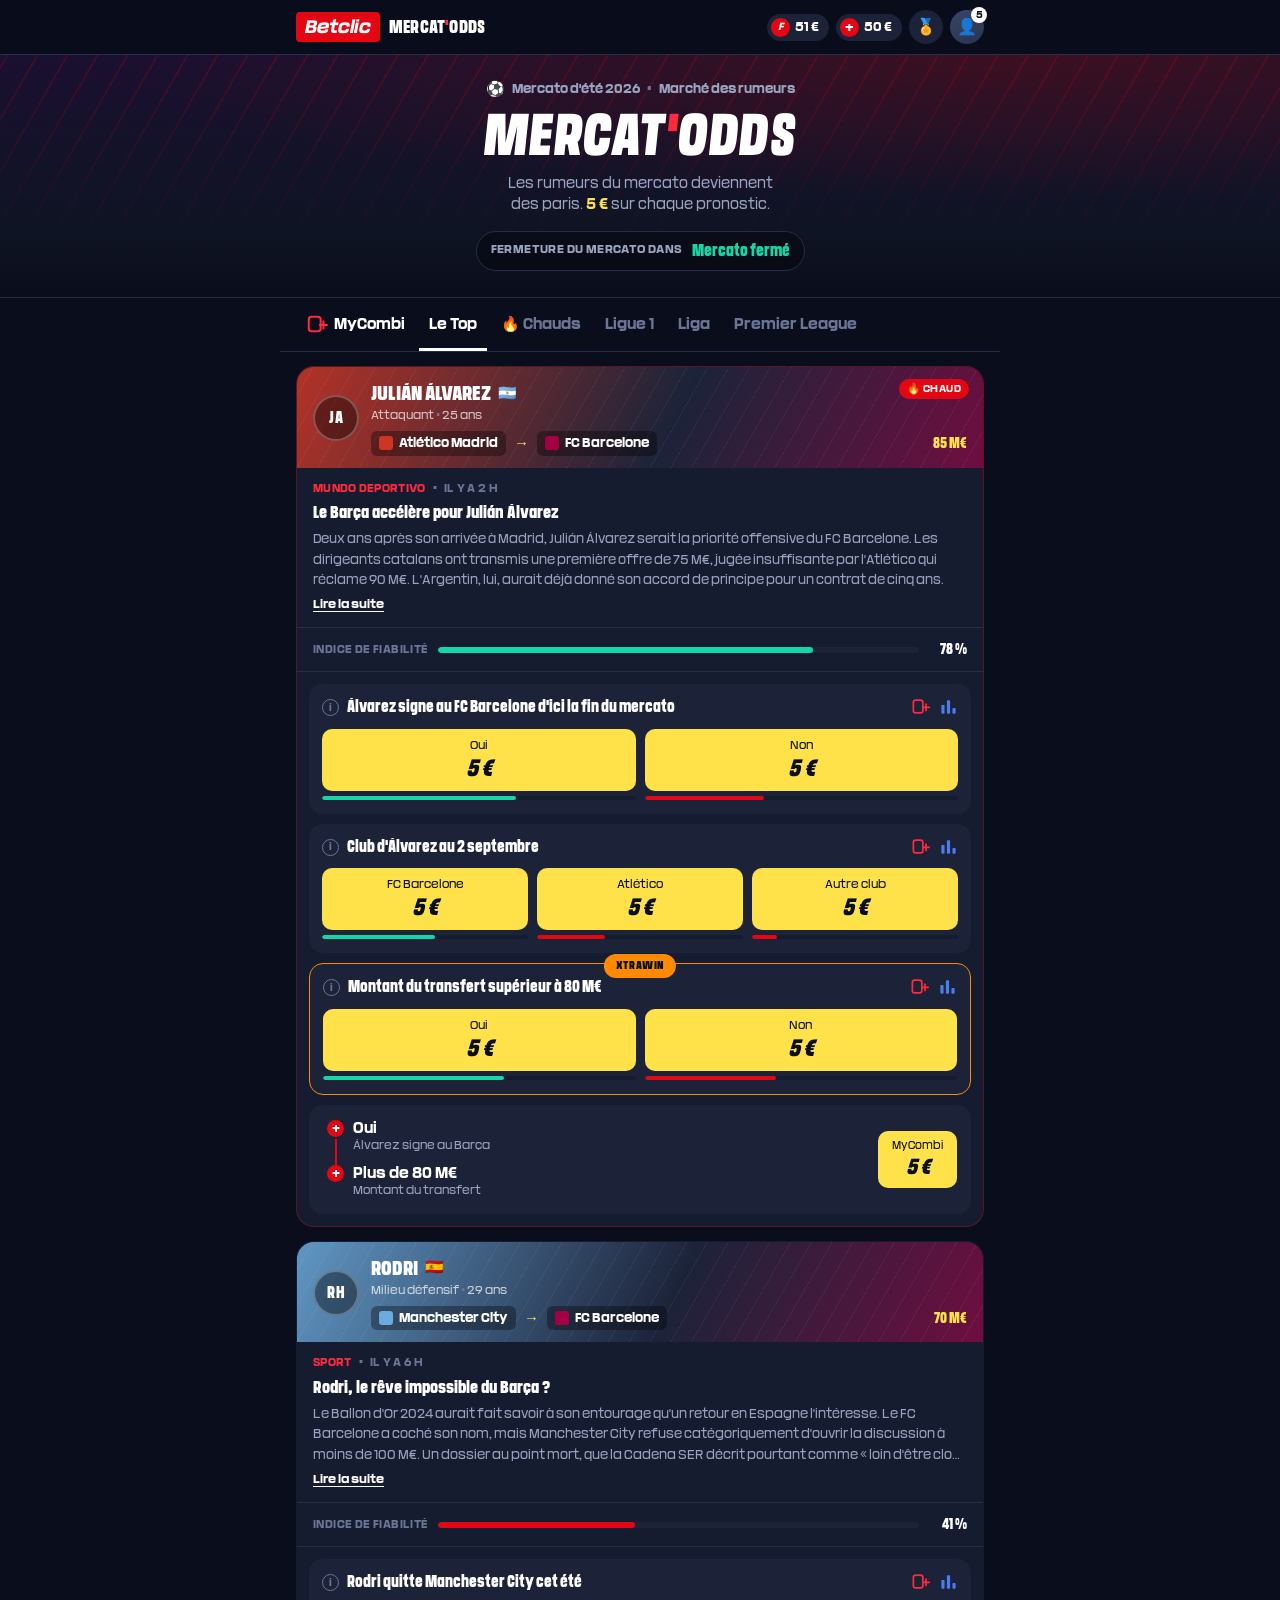
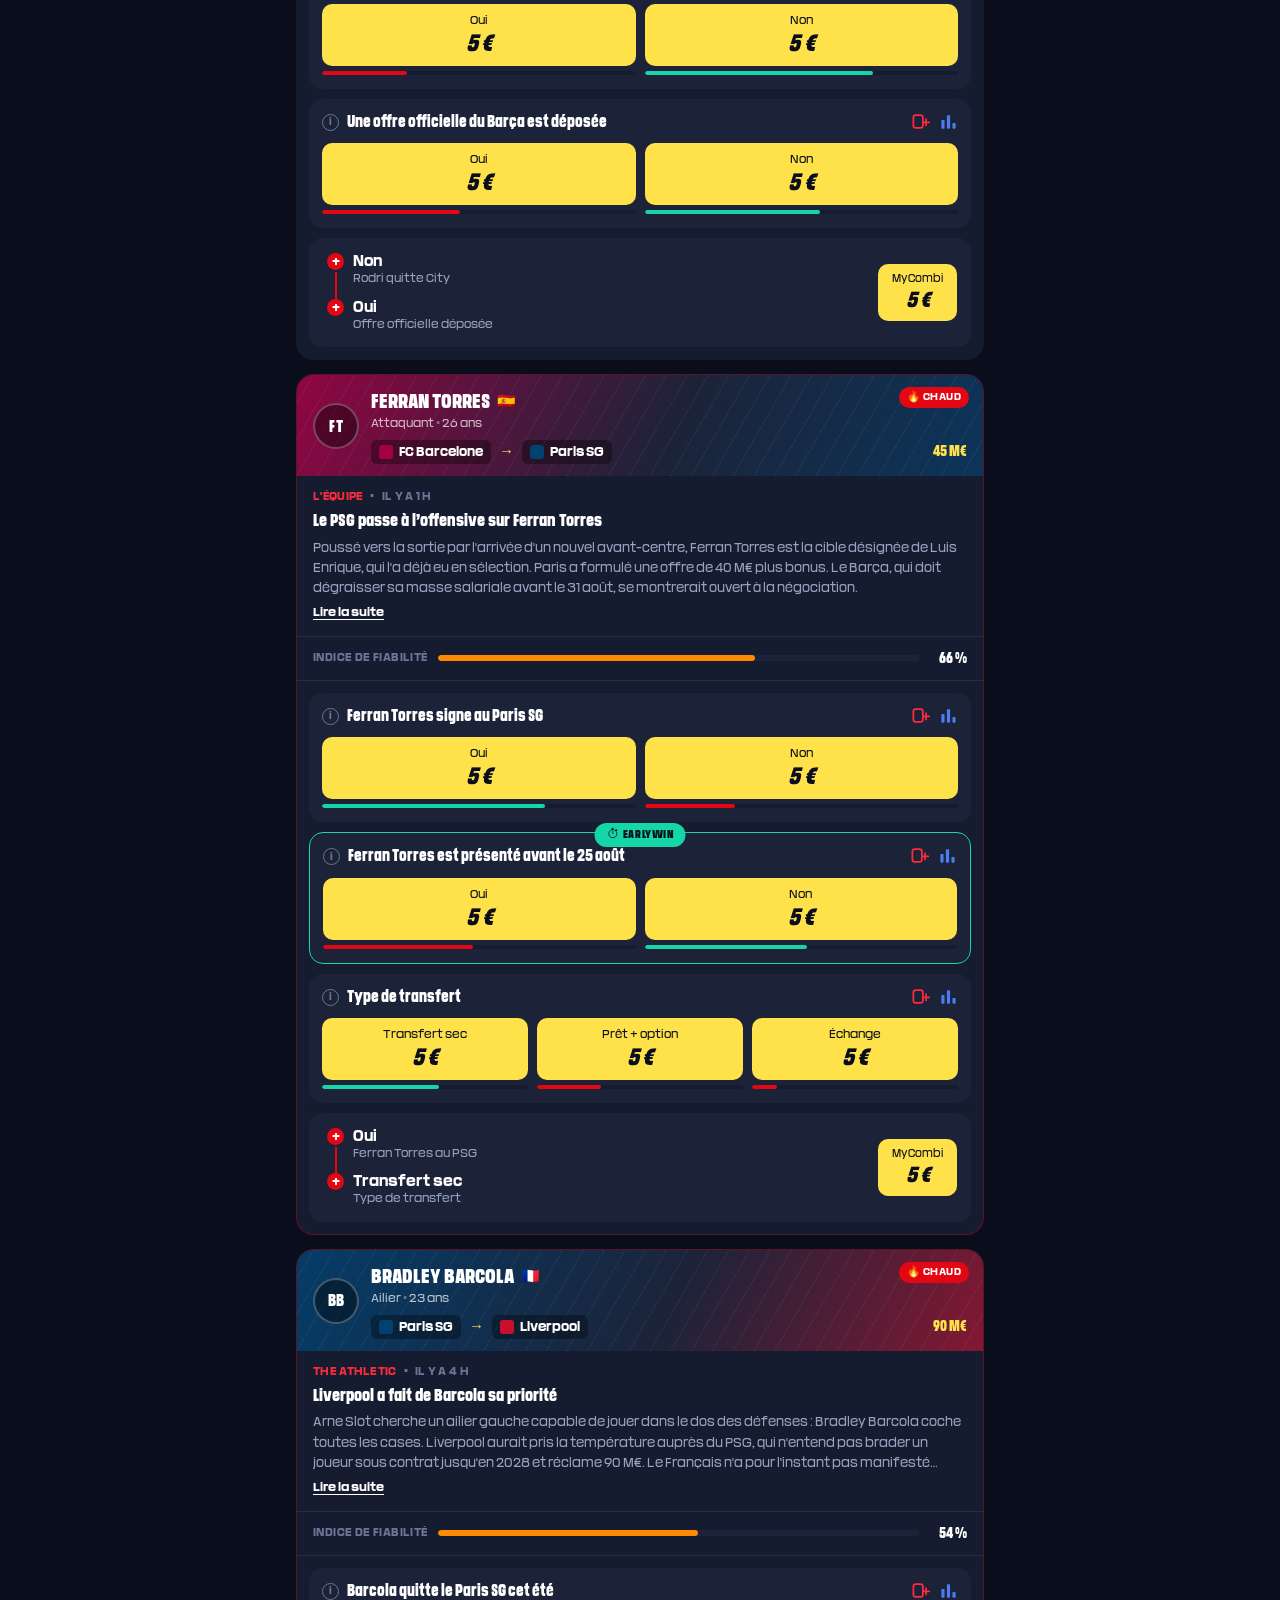
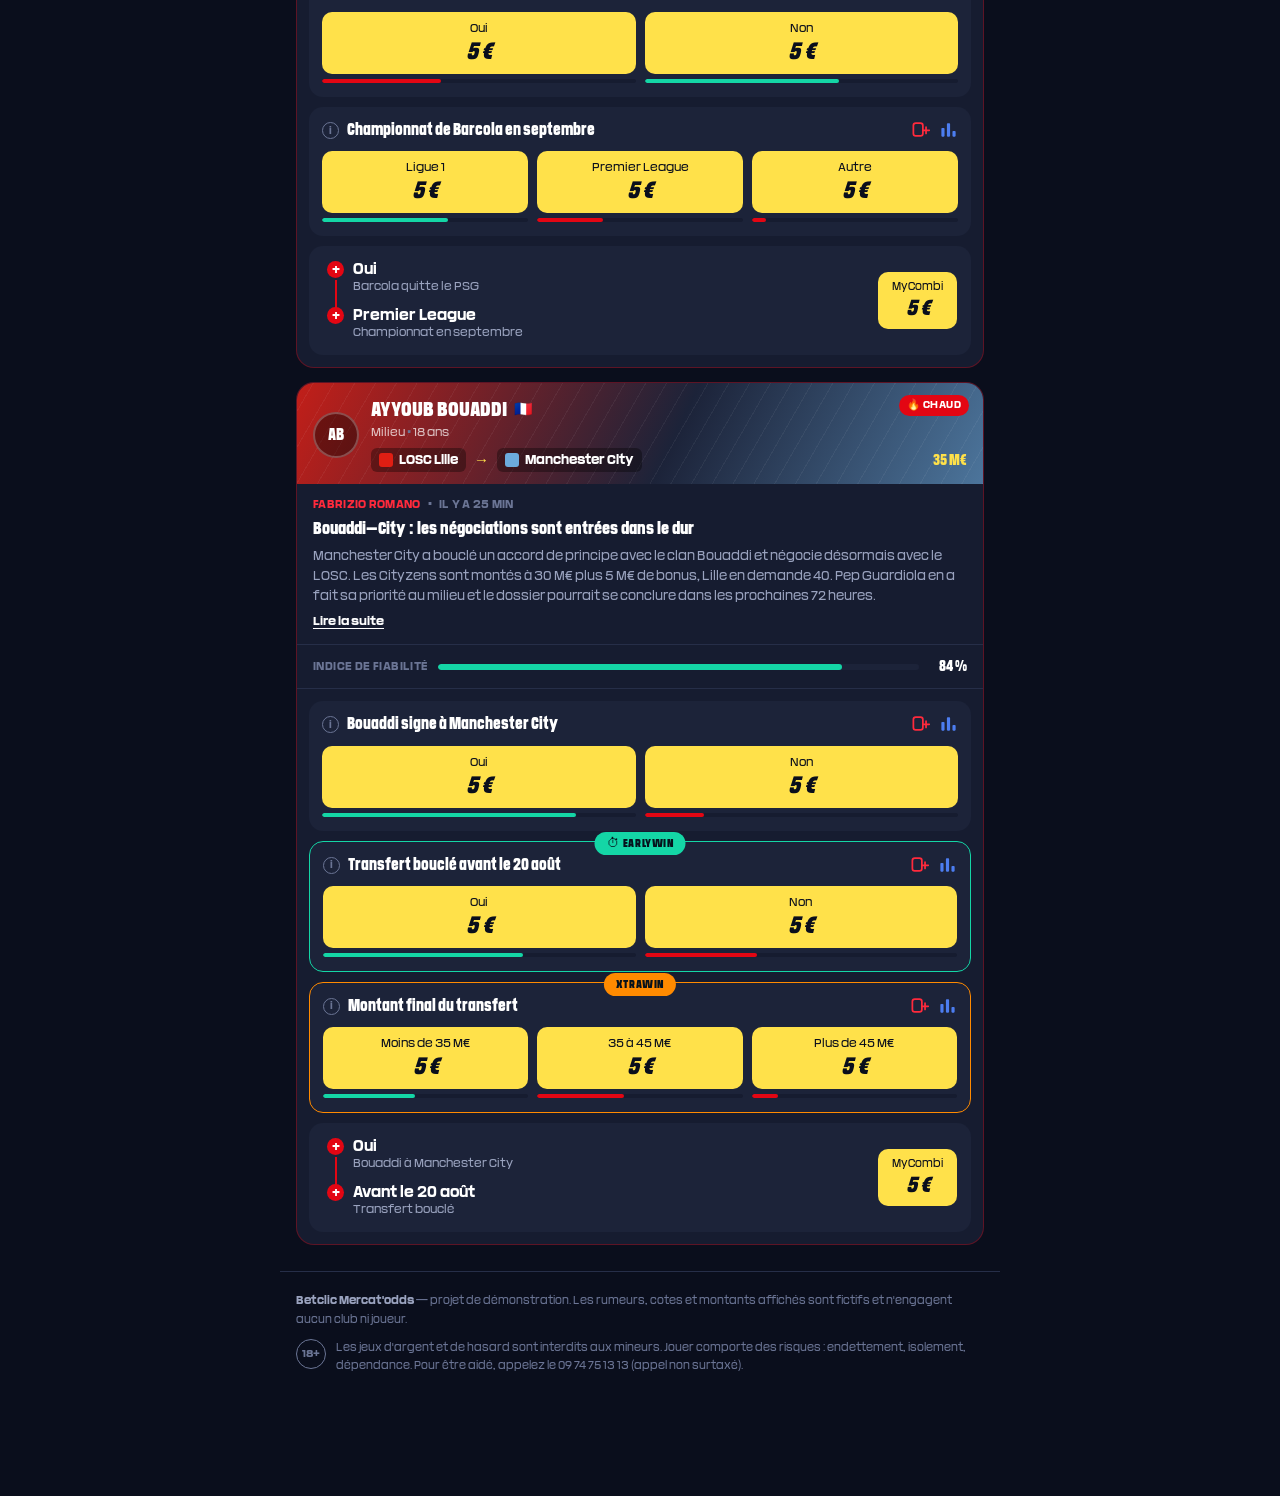
==== index.html @ b8261a26 "Créer Betclic Mercat'odds, le marché des rumeurs de transfert Site statique qui référence les rumeur" ====
<!DOCTYPE html>
<html lang="fr">
<head>
<meta charset="utf-8">
<meta name="viewport" content="width=device-width, initial-scale=1, viewport-fit=cover">
<title>Betclic Mercat'odds — Pariez sur les rumeurs du mercato</title>
<meta name="description" content="Betclic Mercat'odds : toutes les rumeurs de transfert du mercato, et 5 € à miser sur chacune d'elles.">
<meta name="theme-color" content="#0A0E1C">
<link rel="stylesheet" href="css/style.css">
<link rel="icon" href="data:image/svg+xml,<svg xmlns='http://www.w3.org/2000/svg' viewBox='0 0 32 32'><rect width='32' height='32' rx='6' fill='%23E30613'/><text x='16' y='23' font-family='Arial' font-size='20' font-weight='bold' font-style='italic' fill='white' text-anchor='middle'>B</text></svg>">
</head>
<body>

<!-- ============ HEADER ============ -->
<header class="topbar">
  <div class="topbar__inner">
    <a class="brand" href="./" aria-label="Betclic Mercat'odds — accueil">
      <span class="brand__logo"><span class="brand__logo-text">Betclic</span></span>
      <span class="brand__product">Mercat<span class="brand__apos">'</span>odds</span>
    </a>

    <div class="wallet">
      <span class="wallet__chip wallet__chip--freebet">
        <span class="wallet__icon" aria-hidden="true">F</span>51 €
      </span>
      <span class="wallet__chip wallet__chip--solde">
        <span class="wallet__icon wallet__icon--plus" aria-hidden="true">+</span>50 €
      </span>
      <button class="wallet__medal" type="button" aria-label="Missions">🏅</button>
      <button class="wallet__avatar" type="button" aria-label="Mon compte">
        <span class="wallet__avatar-face" aria-hidden="true">👤</span>
        <span class="wallet__badge">5</span>
      </button>
    </div>
  </div>
</header>

<!-- ============ HERO ============ -->
<section class="hero">
  <div class="hero__stripes" aria-hidden="true"></div>
  <div class="hero__inner">
    <p class="hero__kicker">
      <span class="hero__ball" aria-hidden="true">⚽</span>
      Mercato d'été 2026 <span class="dot">•</span> Marché des rumeurs
    </p>
    <h1 class="hero__title">Mercat<span class="brand__apos">'</span>odds</h1>
    <p class="hero__baseline">Les rumeurs du mercato deviennent des paris. <strong>5 €</strong> sur chaque pronostic.</p>

    <div class="hero__countdown" id="countdown" aria-live="polite">
      <span class="hero__countdown-label">Fermeture du mercato dans</span>
      <span class="hero__countdown-value" id="countdown-value">—</span>
    </div>
  </div>
</section>

<!-- ============ TABS ============ -->
<nav class="tabs" aria-label="Sections">
  <button class="tabs__item tabs__item--combi" type="button" data-open-slip>
    <span class="tabs__combi-icon" aria-hidden="true">
      <svg viewBox="0 0 24 24" width="22" height="22" fill="none" stroke="currentColor" stroke-width="2.2" stroke-linecap="round">
        <rect x="3" y="4" width="13" height="16" rx="3"/><path d="M19 9v8M23 13h-8"/>
      </svg>
    </span>
    MyCombi
    <span class="tabs__combi-count" id="tab-combi-count" hidden>0</span>
  </button>
  <button class="tabs__item is-active" type="button" data-filter="tous">Le Top</button>
  <button class="tabs__item" type="button" data-filter="chaud">🔥 Chauds</button>
  <button class="tabs__item" type="button" data-filter="Ligue 1">Ligue 1</button>
  <button class="tabs__item" type="button" data-filter="Liga">Liga</button>
  <button class="tabs__item" type="button" data-filter="Premier League">Premier League</button>
</nav>

<!-- ============ FEED ============ -->
<main class="feed" id="feed">
  <p class="feed__empty" id="feed-empty" hidden>Aucune rumeur pour ce filtre.</p>
</main>

<footer class="footer">
  <p class="footer__legal">
    <strong>Betclic Mercat'odds</strong> — projet de démonstration. Les rumeurs, cotes et
    montants affichés sont fictifs et n'engagent aucun club ni joueur.
  </p>
  <p class="footer__anj">
    <span class="footer__18">18+</span>
    Les jeux d'argent et de hasard sont interdits aux mineurs. Jouer comporte des risques :
    endettement, isolement, dépendance. Pour être aidé, appelez le 09 74 75 13 13 (appel non surtaxé).
  </p>
</footer>

<!-- ============ BETSLIP (MyCombi) ============ -->
<button class="slip-fab" id="slip-fab" type="button" hidden data-open-slip>
  <span class="slip-fab__count" id="slip-fab-count">0</span>
  <span class="slip-fab__label">MyCombi</span>
  <span class="slip-fab__stake" id="slip-fab-stake">5 €</span>
</button>

<aside class="slip" id="slip" aria-label="Mon panier de paris" aria-hidden="true">
  <div class="slip__sheet" role="dialog" aria-modal="true" aria-labelledby="slip-title">
    <div class="slip__grab" aria-hidden="true"></div>
    <header class="slip__head">
      <h2 class="slip__title" id="slip-title">MyCombi</h2>
      <button class="slip__close" type="button" data-close-slip aria-label="Fermer">✕</button>
    </header>

    <div class="slip__modes" role="tablist">
      <button class="slip__mode is-active" type="button" data-mode="simple" role="tab" aria-selected="true">Paris simples</button>
      <button class="slip__mode" type="button" data-mode="combi" role="tab" aria-selected="false">Combiné</button>
    </div>

    <ul class="slip__list" id="slip-list"></ul>
    <p class="slip__empty" id="slip-empty">
      Votre MyCombi est vide.<br><span>Touchez un bouton <b>5 €</b> pour ajouter une rumeur.</span>
    </p>

    <div class="slip__foot">
      <div class="slip__row">
        <span>Mise totale</span>
        <strong id="slip-stake">0 €</strong>
      </div>
      <div class="slip__row slip__row--gain">
        <span>Gain potentiel</span>
        <strong id="slip-gain">0,00 €</strong>
      </div>
      <button class="slip__submit" type="button" id="slip-submit" disabled>Parier</button>
      <button class="slip__clear" type="button" id="slip-clear">Tout retirer</button>
    </div>
  </div>
</aside>

<div class="toast" id="toast" role="status" aria-live="polite"></div>

<script src="data/rumeurs.js"></script>
<script src="js/app.js"></script>
</body>
</html>
---- css/style.css ----
/* =========================================================
   Betclic Mercat'odds — feuille de style
   DA reprise de l'app Betclic : fond bleu nuit, blocs
   arrondis, boutons jaunes, accent rouge, jauges turquoise.
   ========================================================= */

/* ---------- Polices Betclic ---------- */
@font-face {
  font-family: 'Betclic';
  src: url('../assets/fonts/BetclicRegular.ttf') format('truetype');
  font-weight: 400;
  font-display: swap;
}
@font-face {
  font-family: 'Betclic';
  src: url('../assets/fonts/BetclicBold.ttf') format('truetype');
  font-weight: 700;
  font-display: swap;
}
@font-face {
  font-family: 'Betclic Condensed';
  src: url('../assets/fonts/BetclicCondensedBold.ttf') format('truetype');
  font-weight: 700;
  font-display: swap;
}

/* ---------- Tokens ---------- */
:root {
  --bg:            #0A0E1C;
  --bg-elev:       #131829;
  --card:          #161C30;
  --card-2:        #1C2339;
  --line:          #262E48;

  --red:           #E30613;
  --red-soft:      #FF2A3C;
  --yellow:        #FFE14A;
  --yellow-press:  #F5CE00;
  --teal:          #14D6A6;
  --orange:        #FF8A00;

  --text:          #FFFFFF;
  --text-dim:      #9AA3BF;
  --text-mute:     #6B7595;

  --r-card:        18px;
  --r-btn:         10px;

  --pad:           16px;
  --maxw:          720px;
}

* { box-sizing: border-box; }

/* `hidden` doit l'emporter sur les display: flex/grid des composants */
[hidden] { display: none !important; }

html { -webkit-text-size-adjust: 100%; }

body {
  margin: 0;
  background: var(--bg);
  color: var(--text);
  font-family: 'Betclic', 'Helvetica Neue', Arial, sans-serif;
  font-size: 16px;
  line-height: 1.4;
  padding-bottom: 120px;
  overflow-x: hidden;
}

button { font-family: inherit; cursor: pointer; }

h1, h2, h3 { margin: 0; }

/* =========================================================
   HEADER
   ========================================================= */
.topbar {
  position: sticky;
  top: 0;
  z-index: 40;
  background: rgba(10, 14, 28, .92);
  backdrop-filter: blur(12px);
  border-bottom: 1px solid var(--line);
}

.topbar__inner {
  max-width: var(--maxw);
  margin: 0 auto;
  padding: 10px var(--pad);
  display: flex;
  align-items: center;
  gap: 12px;
}

/* --- Logo Betclic reconstitué : bloc rouge + wordmark blanc italique --- */
.brand {
  display: flex;
  align-items: center;
  gap: 9px;
  text-decoration: none;
  color: inherit;
  min-width: 0;
}

.brand__logo {
  background: var(--red);
  border-radius: 4px;
  padding: 5px 9px 6px;
  display: inline-flex;
  align-items: center;
  line-height: 1;
}

.brand__logo-text {
  font-family: 'Betclic', sans-serif;
  font-weight: 700;
  font-size: 19px;
  letter-spacing: -.3px;
  color: #fff;
  transform: skewX(-11deg);
  display: block;
}

.brand__product {
  font-family: 'Betclic Condensed', 'Betclic', sans-serif;
  font-weight: 700;
  font-size: 19px;
  letter-spacing: .2px;
  text-transform: uppercase;
  white-space: nowrap;
}

.brand__apos { color: var(--red-soft); }

/* --- Portefeuille --- */
.wallet {
  margin-left: auto;
  display: flex;
  align-items: center;
  gap: 7px;
}

.wallet__chip {
  display: inline-flex;
  align-items: center;
  gap: 5px;
  background: var(--card-2);
  border-radius: 999px;
  padding: 4px 10px 4px 4px;
  font-weight: 700;
  font-size: 13px;
  white-space: nowrap;
}

.wallet__icon {
  width: 19px; height: 19px;
  border-radius: 50%;
  background: var(--red);
  color: #fff;
  font-size: 11px;
  font-weight: 700;
  display: grid;
  place-items: center;
  font-style: italic;
}

.wallet__icon--plus { font-style: normal; font-size: 14px; }

.wallet__medal,
.wallet__avatar {
  border: 0;
  background: var(--card-2);
  width: 34px; height: 34px;
  border-radius: 50%;
  display: grid;
  place-items: center;
  font-size: 16px;
  position: relative;
  padding: 0;
}

.wallet__avatar { background: linear-gradient(160deg, #3A4568, #2A3350); }

.wallet__badge {
  position: absolute;
  top: -3px; right: -3px;
  background: #fff;
  color: #0A0E1C;
  font-size: 10px;
  font-weight: 700;
  min-width: 16px; height: 16px;
  border-radius: 999px;
  display: grid;
  place-items: center;
  padding: 0 3px;
}

/* On dégraisse le portefeuille au fur et à mesure que l'écran rétrécit,
   pour que le nom du produit ne soit jamais tronqué. */
@media (max-width: 560px) {
  .wallet__medal { display: none; }
}

@media (max-width: 480px) {
  .wallet__chip--freebet { display: none; }
  .brand__product { font-size: 17px; }
  .brand__logo-text { font-size: 17px; }
  .topbar__inner { gap: 8px; }
}

@media (max-width: 360px) {
  .brand__product { display: none; }
}

/* =========================================================
   HERO
   ========================================================= */
.hero {
  position: relative;
  overflow: hidden;
  background:
    radial-gradient(120% 100% at 80% 0%, #3B1020 0%, transparent 60%),
    linear-gradient(180deg, #1A1030 0%, #0F1424 70%, var(--bg) 100%);
  border-bottom: 1px solid var(--line);
}

.hero__stripes {
  position: absolute;
  inset: 0;
  background-image: repeating-linear-gradient(
    -60deg,
    rgba(227, 6, 19, .18) 0 2px,
    transparent 2px 26px
  );
  mask-image: linear-gradient(180deg, #000 0%, transparent 85%);
  pointer-events: none;
}

.hero__inner {
  position: relative;
  max-width: var(--maxw);
  margin: 0 auto;
  padding: 24px var(--pad) 26px;
  text-align: center;
}

.hero__kicker {
  margin: 0 0 6px;
  font-size: 13px;
  color: var(--text-dim);
  font-weight: 700;
  display: flex;
  align-items: center;
  justify-content: center;
  gap: 7px;
}

.hero__ball { font-size: 15px; }
.dot { color: var(--text-mute); }

.hero__title {
  font-family: 'Betclic Condensed', sans-serif;
  font-weight: 700;
  font-size: clamp(40px, 12vw, 62px);
  line-height: .95;
  text-transform: uppercase;
  letter-spacing: .5px;
  transform: skewX(-6deg);
  margin-bottom: 8px;
}

.hero__baseline {
  margin: 0 auto;
  max-width: 30ch;
  font-size: 15px;
  color: var(--text-dim);
}

.hero__baseline strong { color: var(--yellow); }

.hero__countdown {
  margin-top: 16px;
  display: inline-flex;
  align-items: center;
  gap: 9px;
  background: rgba(0, 0, 0, .35);
  border: 1px solid var(--line);
  border-radius: 999px;
  padding: 7px 14px;
}

.hero__countdown-label {
  font-size: 12px;
  color: var(--text-dim);
  text-transform: uppercase;
  letter-spacing: .4px;
  font-weight: 700;
}

.hero__countdown-value {
  font-family: 'Betclic Condensed', sans-serif;
  font-weight: 700;
  font-size: 17px;
  color: var(--teal);
  font-variant-numeric: tabular-nums;
}

/* =========================================================
   TABS
   ========================================================= */
.tabs {
  position: sticky;
  top: 55px;
  z-index: 30;
  display: flex;
  gap: 4px;
  overflow-x: auto;
  scrollbar-width: none;
  background: var(--bg);
  border-bottom: 1px solid var(--line);
  padding: 0 var(--pad);
  max-width: var(--maxw);
  margin: 0 auto;
}

.tabs::-webkit-scrollbar { display: none; }

.tabs__item {
  flex: 0 0 auto;
  border: 0;
  background: none;
  color: var(--text-mute);
  font-weight: 700;
  font-size: 15px;
  padding: 15px 10px 13px;
  border-bottom: 3px solid transparent;
  white-space: nowrap;
  display: flex;
  align-items: center;
  gap: 6px;
}

.tabs__item.is-active {
  color: #fff;
  border-bottom-color: #fff;
}

.tabs__item--combi { color: #fff; }
.tabs__combi-icon { color: var(--red-soft); display: flex; }

.tabs__combi-count {
  background: var(--red);
  color: #fff;
  font-size: 11px;
  min-width: 18px;
  height: 18px;
  border-radius: 999px;
  display: grid;
  place-items: center;
  padding: 0 4px;
}

/* =========================================================
   FEED / CARTE RUMEUR
   ========================================================= */
.feed {
  max-width: var(--maxw);
  margin: 0 auto;
  padding: 14px var(--pad) 0;
  display: flex;
  flex-direction: column;
  gap: 14px;
}

.feed__empty {
  text-align: center;
  color: var(--text-mute);
  padding: 40px 0;
}

.rumeur {
  background: var(--card);
  border-radius: var(--r-card);
  overflow: hidden;
  border: 1px solid transparent;
}

.rumeur.is-hot { border-color: rgba(227, 6, 19, .35); }

/* --- Bandeau joueur --- */
.rumeur__banner {
  position: relative;
  padding: 14px 16px 12px;
  display: flex;
  align-items: center;
  gap: 12px;
  background: linear-gradient(115deg, var(--from-color, #222) -10%, var(--card-2) 55%, var(--to-color, #333) 130%);
}

.rumeur__banner::after {
  content: '';
  position: absolute;
  inset: 0;
  background: repeating-linear-gradient(-60deg, rgba(255,255,255,.05) 0 1px, transparent 1px 18px);
  pointer-events: none;
}

.rumeur__avatar {
  position: relative;
  z-index: 1;
  width: 46px; height: 46px;
  flex: 0 0 46px;
  border-radius: 50%;
  background: rgba(0,0,0,.4);
  border: 2px solid rgba(255,255,255,.25);
  display: grid;
  place-items: center;
  font-family: 'Betclic Condensed', sans-serif;
  font-weight: 700;
  font-size: 17px;
  letter-spacing: .5px;
}

.rumeur__ident { position: relative; z-index: 1; min-width: 0; flex: 1; }

.rumeur__name {
  font-family: 'Betclic Condensed', sans-serif;
  font-weight: 700;
  font-size: 22px;
  line-height: 1.1;
  text-transform: uppercase;
  display: flex;
  align-items: center;
  gap: 7px;
}

.rumeur__flag { font-size: 15px; }

.rumeur__meta {
  font-size: 12.5px;
  color: rgba(255,255,255,.72);
  margin-top: 2px;
}

.rumeur__route {
  position: relative;
  z-index: 1;
  display: flex;
  align-items: center;
  gap: 8px;
  margin-top: 7px;
  font-size: 13px;
  font-weight: 700;
  flex-wrap: wrap;
}

.rumeur__club {
  display: inline-flex;
  align-items: center;
  gap: 6px;
  background: rgba(0,0,0,.35);
  border-radius: 6px;
  padding: 3px 8px;
}

.rumeur__crest {
  width: 14px; height: 14px;
  border-radius: 3px;
  display: inline-block;
}

.rumeur__arrow { color: var(--yellow); font-size: 15px; }

.rumeur__fee {
  margin-left: auto;
  font-family: 'Betclic Condensed', sans-serif;
  font-size: 15px;
  color: var(--yellow);
}

/* --- Pastilles d'état --- */
.rumeur__flags {
  position: absolute;
  top: 12px; right: 14px;
  z-index: 2;
  display: flex;
  gap: 6px;
}

.pill {
  font-size: 10.5px;
  font-weight: 700;
  text-transform: uppercase;
  letter-spacing: .5px;
  border-radius: 999px;
  padding: 3px 8px;
}

.pill--hot { background: var(--red); color: #fff; }

/* --- Bloc article --- */
.rumeur__article {
  padding: 13px 16px;
  border-bottom: 1px solid var(--line);
}

.rumeur__source {
  display: flex;
  align-items: center;
  gap: 7px;
  font-size: 11.5px;
  color: var(--text-mute);
  margin-bottom: 5px;
  font-weight: 700;
  text-transform: uppercase;
  letter-spacing: .3px;
}

.rumeur__source-name { color: var(--red-soft); }

.rumeur__titre {
  font-family: 'Betclic Condensed', sans-serif;
  font-weight: 700;
  font-size: 18px;
  line-height: 1.2;
  margin-bottom: 6px;
}

.rumeur__chapo {
  font-size: 13.5px;
  color: var(--text-dim);
  line-height: 1.5;
  margin: 0;
  display: -webkit-box;
  -webkit-line-clamp: 3;
  -webkit-box-orient: vertical;
  overflow: hidden;
}

.rumeur.is-open .rumeur__chapo {
  -webkit-line-clamp: unset;
  display: block;
}

.rumeur__more {
  margin-top: 7px;
  background: none;
  border: 0;
  padding: 0;
  color: var(--text);
  font-size: 12.5px;
  font-weight: 700;
  text-decoration: underline;
  text-underline-offset: 3px;
}

/* --- Jauge de fiabilité --- */
.fiab {
  display: flex;
  align-items: center;
  gap: 10px;
  padding: 11px 16px;
  border-bottom: 1px solid var(--line);
}

.fiab__label {
  font-size: 11.5px;
  text-transform: uppercase;
  letter-spacing: .4px;
  color: var(--text-mute);
  font-weight: 700;
  white-space: nowrap;
}

.fiab__track {
  display: block;
  flex: 1;
  height: 6px;
  background: var(--card-2);
  border-radius: 999px;
  overflow: hidden;
}

.fiab__fill {
  display: block;
  height: 100%;
  border-radius: 999px;
  background: var(--teal);
}

.fiab__fill--mid { background: var(--orange); }
.fiab__fill--low { background: var(--red); }

.fiab__value {
  font-family: 'Betclic Condensed', sans-serif;
  font-size: 15px;
  min-width: 38px;
  text-align: right;
}

/* =========================================================
   MARCHÉS
   ========================================================= */
.marches { padding: 12px; display: flex; flex-direction: column; gap: 10px; }

.marche {
  background: var(--card-2);
  border-radius: 14px;
  padding: 13px 13px 14px;
  position: relative;
}

.marche--earlywin { border: 1px solid var(--teal); }
.marche--xtrawin  { border: 1px solid var(--orange); }

.marche__badge {
  position: absolute;
  top: -10px;
  left: 50%;
  transform: translateX(-50%);
  font-family: 'Betclic Condensed', sans-serif;
  font-size: 12.5px;
  letter-spacing: .6px;
  text-transform: uppercase;
  padding: 3px 12px;
  border-radius: 999px;
  white-space: nowrap;
  color: #06121C;
}

.marche__badge--earlywin { background: var(--teal); }
.marche__badge--xtrawin  { background: var(--orange); }

.marche__head {
  display: flex;
  align-items: flex-start;
  gap: 8px;
  margin-bottom: 11px;
}

.marche__info {
  flex: 0 0 auto;
  width: 17px; height: 17px;
  border-radius: 50%;
  border: 1.5px solid var(--text-mute);
  color: var(--text-mute);
  font-size: 11px;
  font-weight: 700;
  display: grid;
  place-items: center;
  background: none;
  padding: 0;
  margin-top: 2px;
}

.marche__titre {
  flex: 1;
  font-family: 'Betclic Condensed', sans-serif;
  font-weight: 700;
  font-size: 17px;
  line-height: 1.2;
}

.marche__actions { display: flex; gap: 9px; align-items: center; }

.marche__icon {
  background: none;
  border: 0;
  padding: 0;
  display: flex;
  color: var(--red-soft);
}

.marche__icon--stats { color: #4C7DF0; }

/* --- Boutons de mise (remplacent les cotes jaunes) --- */
.picks {
  display: grid;
  gap: 9px;
  grid-template-columns: repeat(var(--cols, 2), 1fr);
}

.pick { display: flex; flex-direction: column; gap: 5px; }

.pick__btn {
  width: 100%;
  border: 0;
  background: var(--yellow);
  border-radius: var(--r-btn);
  padding: 9px 6px 10px;
  text-align: center;
  color: #0A0E1C;
  transition: transform .12s ease, background .12s ease;
  position: relative;
  overflow: hidden;
}

.pick__btn:active { transform: scale(.96); background: var(--yellow-press); }

.pick__label {
  display: block;
  font-size: 12.5px;
  font-weight: 400;
  line-height: 1.2;
  margin-bottom: 3px;
  overflow: hidden;
  text-overflow: ellipsis;
  white-space: nowrap;
}

.pick__mise {
  display: block;
  font-family: 'Betclic Condensed', sans-serif;
  font-weight: 700;
  font-size: 25px;
  font-style: italic;
  line-height: 1;
  letter-spacing: -.3px;
}

/* état sélectionné : le bouton passe en rouge Betclic */
.pick__btn.is-picked {
  background: var(--red);
  color: #fff;
}

.pick__btn.is-picked .pick__mise::after {
  content: ' ✓';
  font-size: 17px;
}

.pick__bar {
  height: 4px;
  background: var(--card);
  border-radius: 999px;
  overflow: hidden;
}

.pick__bar span {
  display: block;
  height: 100%;
  border-radius: 999px;
  background: var(--red);
}

.pick__bar--lead span { background: var(--teal); }

/* --- Carte MyCombi suggérée --- */
.combi-suggest {
  background: var(--card-2);
  border-radius: 14px;
  padding: 14px;
  display: flex;
  align-items: center;
  gap: 12px;
}

.combi-suggest__lines {
  flex: 1;
  display: flex;
  flex-direction: column;
  gap: 10px;
  position: relative;
  padding-left: 4px;
}

.combi-suggest__line {
  display: flex;
  gap: 9px;
  align-items: flex-start;
  position: relative;
}

.combi-suggest__dot {
  flex: 0 0 auto;
  width: 17px; height: 17px;
  border-radius: 50%;
  background: var(--red);
  color: #fff;
  font-size: 13px;
  font-weight: 700;
  display: grid;
  place-items: center;
  margin-top: 1px;
}

.combi-suggest__line:first-child::after {
  content: '';
  position: absolute;
  left: 8px;
  top: 20px;
  bottom: -12px;
  width: 1.5px;
  background: var(--red);
}

.combi-suggest__t {
  font-weight: 700;
  font-size: 15px;
  line-height: 1.2;
}

.combi-suggest__s {
  font-size: 12.5px;
  color: var(--text-dim);
}

.combi-suggest__btn {
  flex: 0 0 auto;
  background: var(--yellow);
  border: 0;
  border-radius: var(--r-btn);
  padding: 8px 14px 10px;
  text-align: center;
  color: #0A0E1C;
  transition: transform .12s ease;
}

.combi-suggest__btn:active { transform: scale(.96); }
.combi-suggest__btn.is-picked { background: var(--red); color: #fff; }

.combi-suggest__btn small {
  display: block;
  font-size: 11.5px;
  margin-bottom: 2px;
}

.combi-suggest__btn b {
  font-family: 'Betclic Condensed', sans-serif;
  font-size: 23px;
  font-style: italic;
  line-height: 1;
}

/* =========================================================
   BETSLIP
   ========================================================= */
.slip-fab {
  position: fixed;
  left: 50%;
  bottom: 16px;
  transform: translateX(-50%);
  z-index: 45;
  width: calc(100% - 2 * var(--pad));
  max-width: calc(var(--maxw) - 2 * var(--pad));
  background: var(--red);
  color: #fff;
  border: 0;
  border-radius: 14px;
  padding: 13px 16px;
  display: flex;
  align-items: center;
  gap: 10px;
  box-shadow: 0 10px 30px rgba(0, 0, 0, .5);
  font-weight: 700;
  font-size: 16px;
  animation: pop .22s ease;
}

@keyframes pop {
  from { transform: translateX(-50%) translateY(12px); opacity: 0; }
  to   { transform: translateX(-50%) translateY(0); opacity: 1; }
}

.slip-fab__count {
  background: #fff;
  color: var(--red);
  min-width: 24px; height: 24px;
  border-radius: 999px;
  display: grid;
  place-items: center;
  font-size: 13px;
  padding: 0 6px;
}

.slip-fab__label { flex: 1; text-align: left; }

.slip-fab__stake {
  font-family: 'Betclic Condensed', sans-serif;
  font-size: 20px;
  font-style: italic;
}

.slip {
  position: fixed;
  inset: 0;
  z-index: 60;
  background: rgba(4, 6, 14, .6);
  backdrop-filter: blur(3px);
  display: flex;
  align-items: flex-end;
  justify-content: center;
  opacity: 0;
  pointer-events: none;
  transition: opacity .2s ease;
}

.slip.is-open { opacity: 1; pointer-events: auto; }

.slip__sheet {
  width: 100%;
  max-width: var(--maxw);
  background: var(--bg-elev);
  border-radius: 20px 20px 0 0;
  padding: 8px var(--pad) calc(16px + env(safe-area-inset-bottom));
  max-height: 88vh;
  display: flex;
  flex-direction: column;
  transform: translateY(100%);
  transition: transform .26s cubic-bezier(.2, .8, .3, 1);
}

.slip.is-open .slip__sheet { transform: translateY(0); }

.slip__grab {
  width: 40px; height: 4px;
  background: var(--line);
  border-radius: 999px;
  margin: 4px auto 10px;
}

.slip__head {
  display: flex;
  align-items: center;
  margin-bottom: 12px;
}

.slip__title {
  font-family: 'Betclic Condensed', sans-serif;
  font-size: 24px;
  text-transform: uppercase;
}

.slip__close {
  margin-left: auto;
  background: var(--card-2);
  border: 0;
  color: #fff;
  width: 32px; height: 32px;
  border-radius: 50%;
  font-size: 14px;
}

.slip__modes {
  display: flex;
  gap: 6px;
  background: var(--card);
  border-radius: 10px;
  padding: 4px;
  margin-bottom: 12px;
}

.slip__mode {
  flex: 1;
  border: 0;
  background: none;
  color: var(--text-mute);
  font-weight: 700;
  font-size: 14px;
  padding: 8px;
  border-radius: 8px;
}

.slip__mode.is-active { background: var(--card-2); color: #fff; }

.slip__list {
  list-style: none;
  margin: 0 0 12px;
  padding: 0;
  overflow-y: auto;
  display: flex;
  flex-direction: column;
  gap: 8px;
}

.slip__item {
  background: var(--card);
  border-radius: 12px;
  padding: 11px 12px;
  display: flex;
  align-items: center;
  gap: 10px;
}

.slip__item-body { flex: 1; min-width: 0; }

.slip__item-pick {
  font-weight: 700;
  font-size: 15px;
  line-height: 1.2;
}

.slip__item-marche {
  font-size: 12px;
  color: var(--text-dim);
  overflow: hidden;
  text-overflow: ellipsis;
  white-space: nowrap;
}

.slip__item-joueur {
  font-size: 11.5px;
  color: var(--text-mute);
  text-transform: uppercase;
  letter-spacing: .3px;
  font-weight: 700;
  margin-top: 2px;
}

.slip__item-stake {
  font-family: 'Betclic Condensed', sans-serif;
  font-size: 19px;
  font-style: italic;
  color: var(--yellow);
}

.slip__item-del {
  background: none;
  border: 0;
  color: var(--text-mute);
  font-size: 17px;
  padding: 2px 0 2px 4px;
}

.slip__empty {
  text-align: center;
  color: var(--text-mute);
  font-size: 14px;
  padding: 26px 0 30px;
  margin: 0;
}

.slip__empty b { color: var(--yellow); }
.slip__empty span { font-size: 13px; }

.slip__foot { border-top: 1px solid var(--line); padding-top: 12px; }

.slip__row {
  display: flex;
  justify-content: space-between;
  align-items: center;
  font-size: 14px;
  color: var(--text-dim);
  margin-bottom: 6px;
}

.slip__row strong {
  font-family: 'Betclic Condensed', sans-serif;
  font-size: 19px;
  color: #fff;
}

.slip__row--gain strong { color: var(--teal); }

.slip__submit {
  width: 100%;
  border: 0;
  border-radius: 12px;
  background: var(--red);
  color: #fff;
  font-weight: 700;
  font-size: 17px;
  padding: 14px;
  margin-top: 6px;
}

.slip__submit:disabled { background: var(--card-2); color: var(--text-mute); }

.slip__clear {
  width: 100%;
  background: none;
  border: 0;
  color: var(--text-mute);
  font-size: 13px;
  padding: 10px;
  text-decoration: underline;
  text-underline-offset: 3px;
}

/* =========================================================
   TOAST
   ========================================================= */
.toast {
  position: fixed;
  left: 50%;
  bottom: 88px;
  transform: translate(-50%, 14px);
  z-index: 70;
  background: #fff;
  color: #0A0E1C;
  font-weight: 700;
  font-size: 14px;
  padding: 10px 16px;
  border-radius: 999px;
  box-shadow: 0 8px 24px rgba(0,0,0,.45);
  opacity: 0;
  pointer-events: none;
  transition: opacity .2s ease, transform .2s ease;
  white-space: nowrap;
  max-width: calc(100vw - 32px);
  overflow: hidden;
  text-overflow: ellipsis;
}

.toast.is-visible { opacity: 1; transform: translate(-50%, 0); }

/* Panier ouvert : le toast remonte pour ne pas masquer le bouton « Parier » */
body.slip-open .toast { bottom: auto; top: 74px; transform: translate(-50%, -14px); }
body.slip-open .toast.is-visible { transform: translate(-50%, 0); }

/* =========================================================
   FOOTER
   ========================================================= */
.footer {
  max-width: var(--maxw);
  margin: 26px auto 0;
  padding: 20px var(--pad) 0;
  border-top: 1px solid var(--line);
  color: var(--text-mute);
  font-size: 11.5px;
  line-height: 1.6;
}

.footer__legal { margin: 0 0 10px; }
.footer__legal strong { color: var(--text-dim); }

.footer__anj {
  display: flex;
  gap: 10px;
  align-items: flex-start;
  margin: 0;
}

.footer__18 {
  flex: 0 0 auto;
  border: 1.5px solid var(--text-mute);
  border-radius: 50%;
  width: 30px; height: 30px;
  display: grid;
  place-items: center;
  font-weight: 700;
  font-size: 11px;
}

@media (prefers-reduced-motion: reduce) {
  * { animation-duration: .01ms !important; transition-duration: .01ms !important; }
}
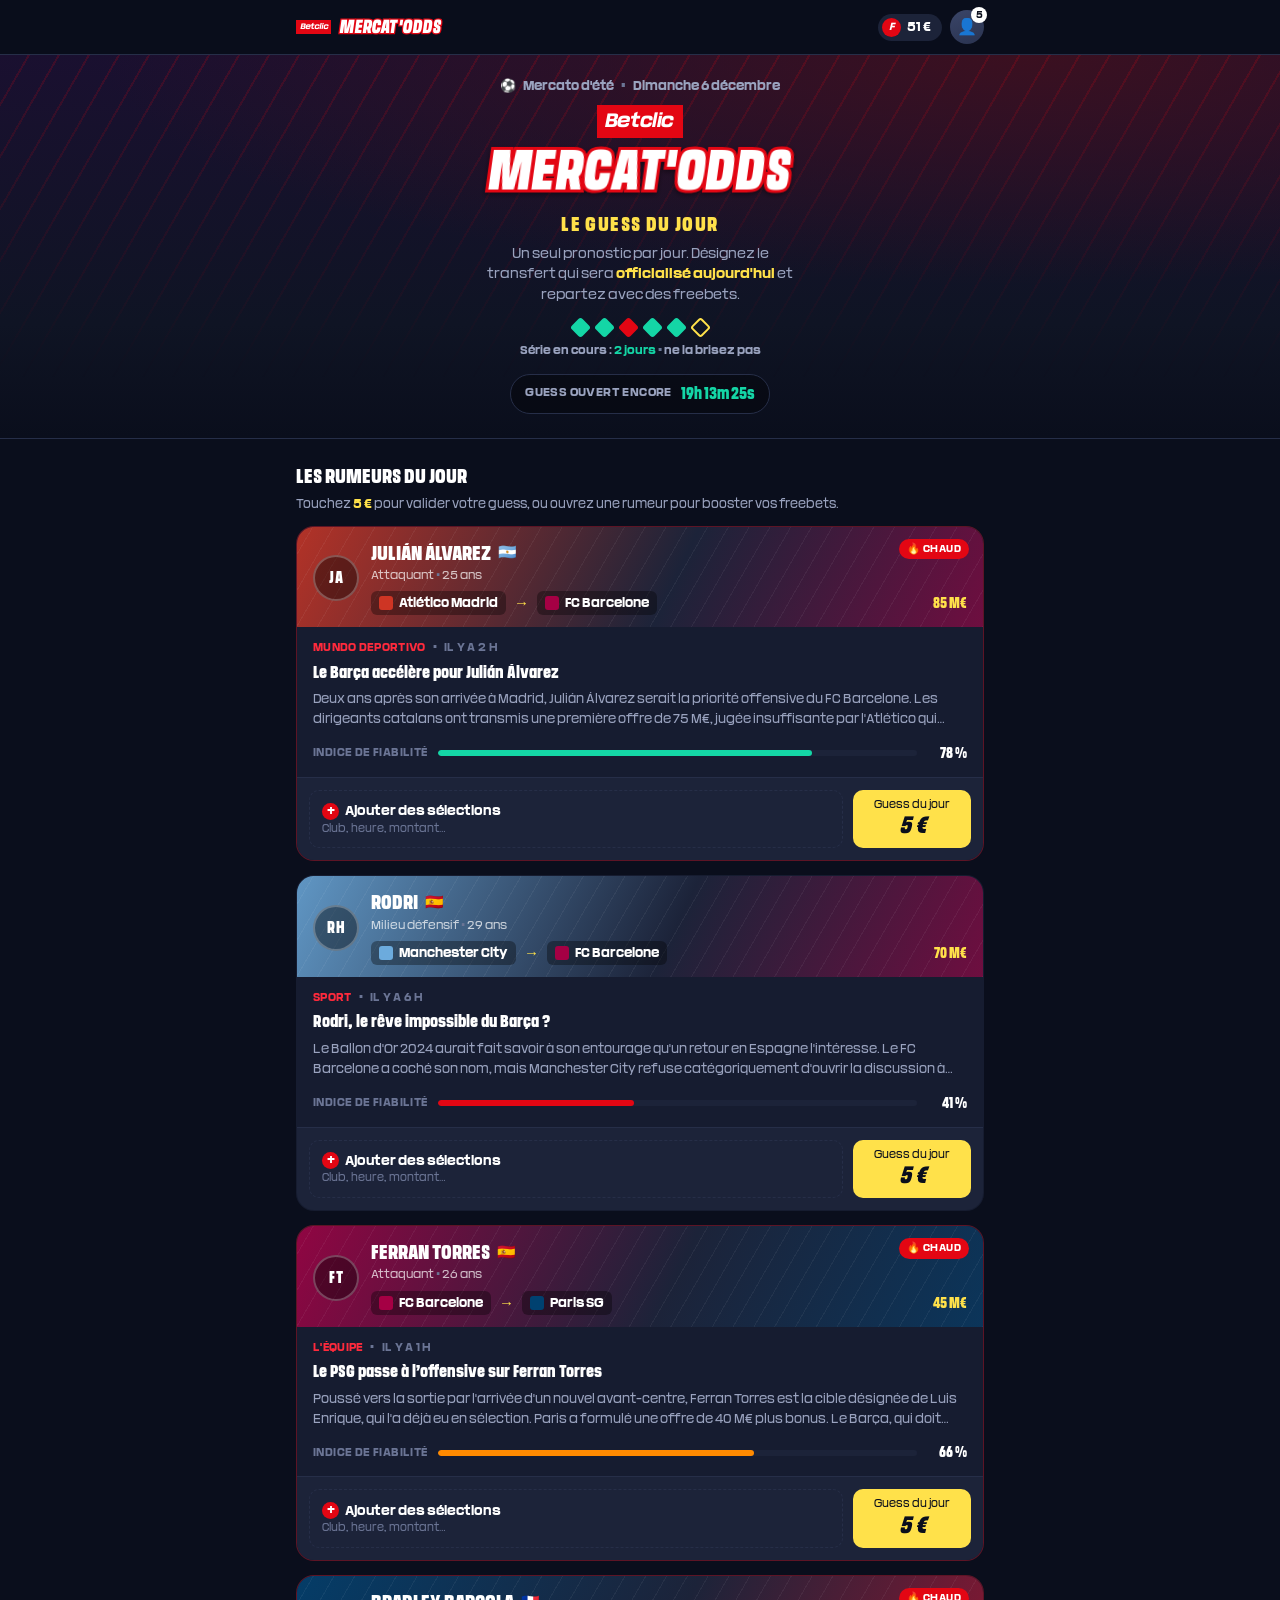
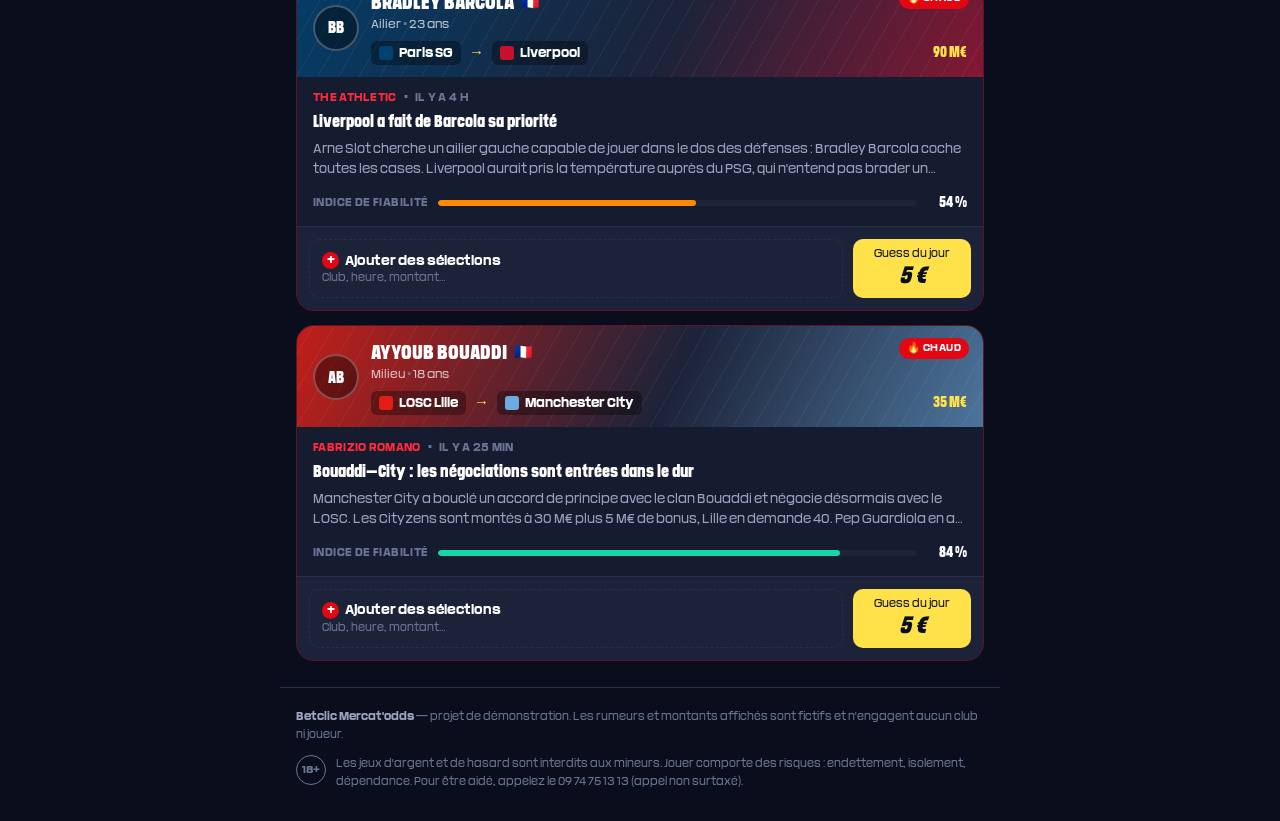
==== commit c21514a2: "Repenser le concept autour d'un guess quotidien payé en freebets Le pari devient un guess par jour :" ====
--- a/index.html
+++ b/index.html
@@ -3,8 +3,8 @@
 <head>
 <meta charset="utf-8">
 <meta name="viewport" content="width=device-width, initial-scale=1, viewport-fit=cover">
-<title>Betclic Mercat'odds — Pariez sur les rumeurs du mercato</title>
-<meta name="description" content="Betclic Mercat'odds : toutes les rumeurs de transfert du mercato, et 5 € à miser sur chacune d'elles.">
+<title>Betclic Mercat'odds — Le guess du jour</title>
+<meta name="description" content="Betclic Mercat'odds : un guess par jour. Devinez le transfert qui sera officialisé aujourd'hui et gagnez des freebets.">
 <meta name="theme-color" content="#0A0E1C">
 <link rel="stylesheet" href="css/style.css">
 <link rel="icon" href="data:image/svg+xml,<svg xmlns='http://www.w3.org/2000/svg' viewBox='0 0 32 32'><rect width='32' height='32' rx='6' fill='%23E30613'/><text x='16' y='23' font-family='Arial' font-size='20' font-weight='bold' font-style='italic' fill='white' text-anchor='middle'>B</text></svg>">
@@ -15,20 +15,18 @@
 <header class="topbar">
   <div class="topbar__inner">
     <a class="brand" href="./" aria-label="Betclic Mercat'odds — accueil">
-      <span class="brand__logo"><span class="brand__logo-text">Betclic</span></span>
-      <span class="brand__product">Mercat<span class="brand__apos">'</span>odds</span>
+      <span class="oplogo oplogo--inline">
+        <span class="oplogo__betclic"><span class="oplogo__betclic-text">Betclic</span></span>
+        <span class="oplogo__word" data-text="Mercat'odds">Mercat'odds</span>
+      </span>
     </a>
 
     <div class="wallet">
       <span class="wallet__chip wallet__chip--freebet">
-        <span class="wallet__icon" aria-hidden="true">F</span>51 €
+        <span class="wallet__icon" aria-hidden="true">F</span><span id="wallet-freebets">51 €</span>
       </span>
-      <span class="wallet__chip wallet__chip--solde">
-        <span class="wallet__icon wallet__icon--plus" aria-hidden="true">+</span>50 €
-      </span>
-      <button class="wallet__medal" type="button" aria-label="Missions">🏅</button>
       <button class="wallet__avatar" type="button" aria-label="Mon compte">
-        <span class="wallet__avatar-face" aria-hidden="true">👤</span>
+        <span aria-hidden="true">👤</span>
         <span class="wallet__badge">5</span>
       </button>
     </div>
@@ -40,45 +38,49 @@
   <div class="hero__stripes" aria-hidden="true"></div>
   <div class="hero__inner">
     <p class="hero__kicker">
-      <span class="hero__ball" aria-hidden="true">⚽</span>
-      Mercato d'été 2026 <span class="dot">•</span> Marché des rumeurs
+      <span aria-hidden="true">⚽</span>
+      Mercato d'été <span class="dot">•</span> <span id="hero-date">Aujourd'hui</span>
     </p>
-    <h1 class="hero__title">Mercat<span class="brand__apos">'</span>odds</h1>
-    <p class="hero__baseline">Les rumeurs du mercato deviennent des paris. <strong>5 €</strong> sur chaque pronostic.</p>
 
-    <div class="hero__countdown" id="countdown" aria-live="polite">
-      <span class="hero__countdown-label">Fermeture du mercato dans</span>
+    <h1 class="hero__logo">
+      <span class="oplogo oplogo--stack">
+        <span class="oplogo__betclic"><span class="oplogo__betclic-text">Betclic</span></span>
+        <span class="oplogo__word" data-text="Mercat'odds">Mercat'odds</span>
+      </span>
+    </h1>
+
+    <p class="hero__title">Le guess du jour</p>
+    <p class="hero__baseline">
+      Un seul pronostic par jour. Désignez le transfert qui sera
+      <strong>officialisé aujourd'hui</strong> et repartez avec des freebets.
+    </p>
+
+    <div class="streak">
+      <div class="streak__row" id="streak-row"></div>
+      <p class="streak__label" id="streak-label"></p>
+    </div>
+
+    <div class="hero__countdown">
+      <span class="hero__countdown-label" id="countdown-label">Guess ouvert encore</span>
       <span class="hero__countdown-value" id="countdown-value">—</span>
     </div>
   </div>
 </section>
 
-<!-- ============ TABS ============ -->
-<nav class="tabs" aria-label="Sections">
-  <button class="tabs__item tabs__item--combi" type="button" data-open-slip>
-    <span class="tabs__combi-icon" aria-hidden="true">
-      <svg viewBox="0 0 24 24" width="22" height="22" fill="none" stroke="currentColor" stroke-width="2.2" stroke-linecap="round">
-        <rect x="3" y="4" width="13" height="16" rx="3"/><path d="M19 9v8M23 13h-8"/>
-      </svg>
-    </span>
-    MyCombi
-    <span class="tabs__combi-count" id="tab-combi-count" hidden>0</span>
-  </button>
-  <button class="tabs__item is-active" type="button" data-filter="tous">Le Top</button>
-  <button class="tabs__item" type="button" data-filter="chaud">🔥 Chauds</button>
-  <button class="tabs__item" type="button" data-filter="Ligue 1">Ligue 1</button>
-  <button class="tabs__item" type="button" data-filter="Liga">Liga</button>
-  <button class="tabs__item" type="button" data-filter="Premier League">Premier League</button>
-</nav>
+<!-- ============ GUESS VALIDÉ ============ -->
+<section class="ticket" id="ticket" hidden aria-live="polite"></section>
 
 <!-- ============ FEED ============ -->
-<main class="feed" id="feed">
-  <p class="feed__empty" id="feed-empty" hidden>Aucune rumeur pour ce filtre.</p>
-</main>
+<div class="feed-head" id="feed-head">
+  <h2 class="feed-head__title">Les rumeurs du jour</h2>
+  <p class="feed-head__sub">Touchez <b>5 €</b> pour valider votre guess, ou ouvrez une rumeur pour booster vos freebets.</p>
+</div>
+
+<main class="feed" id="feed"></main>
 
 <footer class="footer">
   <p class="footer__legal">
-    <strong>Betclic Mercat'odds</strong> — projet de démonstration. Les rumeurs, cotes et
+    <strong>Betclic Mercat'odds</strong> — projet de démonstration. Les rumeurs et
     montants affichés sont fictifs et n'engagent aucun club ni joueur.
   </p>
   <p class="footer__anj">
@@ -88,42 +90,18 @@
   </p>
 </footer>
 
-<!-- ============ BETSLIP (MyCombi) ============ -->
-<button class="slip-fab" id="slip-fab" type="button" hidden data-open-slip>
-  <span class="slip-fab__count" id="slip-fab-count">0</span>
-  <span class="slip-fab__label">MyCombi</span>
-  <span class="slip-fab__stake" id="slip-fab-stake">5 €</span>
-</button>
-
-<aside class="slip" id="slip" aria-label="Mon panier de paris" aria-hidden="true">
-  <div class="slip__sheet" role="dialog" aria-modal="true" aria-labelledby="slip-title">
-    <div class="slip__grab" aria-hidden="true"></div>
-    <header class="slip__head">
-      <h2 class="slip__title" id="slip-title">MyCombi</h2>
-      <button class="slip__close" type="button" data-close-slip aria-label="Fermer">✕</button>
-    </header>
-
-    <div class="slip__modes" role="tablist">
-      <button class="slip__mode is-active" type="button" data-mode="simple" role="tab" aria-selected="true">Paris simples</button>
-      <button class="slip__mode" type="button" data-mode="combi" role="tab" aria-selected="false">Combiné</button>
-    </div>
-
-    <ul class="slip__list" id="slip-list"></ul>
-    <p class="slip__empty" id="slip-empty">
-      Votre MyCombi est vide.<br><span>Touchez un bouton <b>5 €</b> pour ajouter une rumeur.</span>
-    </p>
-
-    <div class="slip__foot">
-      <div class="slip__row">
-        <span>Mise totale</span>
-        <strong id="slip-stake">0 €</strong>
+<!-- ============ FICHE RUMEUR / BOOSTERS ============ -->
+<aside class="sheet" id="sheet" aria-hidden="true">
+  <div class="sheet__panel" role="dialog" aria-modal="true" aria-labelledby="sheet-joueur">
+    <button class="sheet__close" type="button" data-close-sheet aria-label="Fermer">✕</button>
+    <div class="sheet__scroll" id="sheet-scroll"></div>
+    <div class="sheet__foot">
+      <div class="sheet__total">
+        <span class="sheet__total-label">Freebets à gagner</span>
+        <strong class="sheet__total-value" id="sheet-total">5 €</strong>
       </div>
-      <div class="slip__row slip__row--gain">
-        <span>Gain potentiel</span>
-        <strong id="slip-gain">0,00 €</strong>
-      </div>
-      <button class="slip__submit" type="button" id="slip-submit" disabled>Parier</button>
-      <button class="slip__clear" type="button" id="slip-clear">Tout retirer</button>
+      <button class="sheet__submit" type="button" id="sheet-submit">Valider mon guess</button>
+      <p class="sheet__hint" id="sheet-hint">Chaque sélection ajoutée augmente la cagnotte, mais doit être juste pour être payée.</p>
     </div>
   </div>
 </aside>
--- a/css/style.css
+++ b/css/style.css
@@ -64,13 +64,16 @@
   font-family: 'Betclic', 'Helvetica Neue', Arial, sans-serif;
   font-size: 16px;
   line-height: 1.4;
-  padding-bottom: 120px;
   overflow-x: hidden;
 }
 
+body.sheet-open { overflow: hidden; }
+
 button { font-family: inherit; cursor: pointer; }
 
 h1, h2, h3 { margin: 0; }
+
+.dot { color: var(--text-mute); }
 
 /* =========================================================
    HEADER
@@ -93,65 +96,114 @@
   gap: 12px;
 }
 
-/* --- Logo Betclic reconstitué : bloc rouge + wordmark blanc italique --- */
 .brand {
   display: flex;
   align-items: center;
-  gap: 9px;
   text-decoration: none;
   color: inherit;
   min-width: 0;
 }
 
-.brand__logo {
+/* =========================================================
+   LOGO DE L'OPÉRATION
+   Reconstitution du lock-up fourni : pavé rouge « Betclic »
+   surmontant le mot MERCAT'ODDS, blanc à contour rouge.
+   Les deux variantes partagent la même mécanique, seule la
+   taille (--logo-size) et l'épaisseur du contour changent.
+   ========================================================= */
+.oplogo {
+  display: inline-flex;
+  align-items: center;
+  line-height: 1;
+}
+
+.oplogo--stack {
+  flex-direction: column;
+  gap: 3px;
+  --logo-size: clamp(34px, 10.5vw, 60px);
+  --logo-stroke: .1em;
+}
+
+.oplogo--inline {
+  gap: 8px;
+  --logo-size: 20px;
+  --logo-stroke: 2.5px;
+}
+
+.oplogo__betclic {
   background: var(--red);
-  border-radius: 4px;
-  padding: 5px 9px 6px;
   display: inline-flex;
   align-items: center;
   line-height: 1;
-}
-
-.brand__logo-text {
+  padding: .28em .42em .32em;
+  font-size: calc(var(--logo-size) * .42);
+}
+
+.oplogo--stack .oplogo__betclic { font-size: calc(var(--logo-size) * .34); }
+
+.oplogo__betclic-text {
+  display: block;
   font-family: 'Betclic', sans-serif;
   font-weight: 700;
-  font-size: 19px;
-  letter-spacing: -.3px;
+  font-size: 1em;
+  letter-spacing: -.02em;
   color: #fff;
   transform: skewX(-11deg);
+}
+
+/* Le mot : calque de contour rouge derrière, texte blanc devant */
+.oplogo__word {
+  position: relative;
+  isolation: isolate;
   display: block;
-}
-
-.brand__product {
-  font-family: 'Betclic Condensed', 'Betclic', sans-serif;
-  font-weight: 700;
-  font-size: 19px;
-  letter-spacing: .2px;
-  text-transform: uppercase;
+  font-family: 'Betclic Condensed', sans-serif;
+  font-weight: 700;
+  font-size: var(--logo-size);
+  line-height: 1;
+  text-transform: uppercase;
+  letter-spacing: .01em;
+  color: #fff;
+  transform: skewX(-8deg);
   white-space: nowrap;
-}
-
-.brand__apos { color: var(--red-soft); }
-
-/* --- Portefeuille --- */
+  padding: 0 .06em;
+}
+
+.oplogo__word::before {
+  content: attr(data-text);
+  position: absolute;
+  left: .06em;
+  top: 0;
+  z-index: -1;
+  color: var(--red);
+  -webkit-text-stroke: var(--logo-stroke) var(--red);
+  text-stroke: var(--logo-stroke) var(--red);
+}
+
+.oplogo--stack .oplogo__word {
+  filter: drop-shadow(0 .04em .04em rgba(0, 0, 0, .45));
+}
+
 .wallet {
   margin-left: auto;
   display: flex;
   align-items: center;
-  gap: 7px;
+  gap: 8px;
 }
 
 .wallet__chip {
   display: inline-flex;
   align-items: center;
-  gap: 5px;
+  gap: 6px;
   background: var(--card-2);
   border-radius: 999px;
-  padding: 4px 10px 4px 4px;
+  padding: 4px 11px 4px 4px;
   font-weight: 700;
   font-size: 13px;
   white-space: nowrap;
-}
+  transition: transform .3s ease;
+}
+
+.wallet__chip.is-bumped { transform: scale(1.14); }
 
 .wallet__icon {
   width: 19px; height: 19px;
@@ -165,12 +217,9 @@
   font-style: italic;
 }
 
-.wallet__icon--plus { font-style: normal; font-size: 14px; }
-
-.wallet__medal,
 .wallet__avatar {
   border: 0;
-  background: var(--card-2);
+  background: linear-gradient(160deg, #3A4568, #2A3350);
   width: 34px; height: 34px;
   border-radius: 50%;
   display: grid;
@@ -180,8 +229,6 @@
   padding: 0;
 }
 
-.wallet__avatar { background: linear-gradient(160deg, #3A4568, #2A3350); }
-
 .wallet__badge {
   position: absolute;
   top: -3px; right: -3px;
@@ -196,21 +243,8 @@
   padding: 0 3px;
 }
 
-/* On dégraisse le portefeuille au fur et à mesure que l'écran rétrécit,
-   pour que le nom du produit ne soit jamais tronqué. */
-@media (max-width: 560px) {
-  .wallet__medal { display: none; }
-}
-
-@media (max-width: 480px) {
-  .wallet__chip--freebet { display: none; }
-  .brand__product { font-size: 17px; }
-  .brand__logo-text { font-size: 17px; }
-  .topbar__inner { gap: 8px; }
-}
-
-@media (max-width: 360px) {
-  .brand__product { display: none; }
+@media (max-width: 380px) {
+  .oplogo--inline .oplogo__word { display: none; }
 }
 
 /* =========================================================
@@ -241,12 +275,12 @@
   position: relative;
   max-width: var(--maxw);
   margin: 0 auto;
-  padding: 24px var(--pad) 26px;
+  padding: 22px var(--pad) 24px;
   text-align: center;
 }
 
 .hero__kicker {
-  margin: 0 0 6px;
+  margin: 0 0 8px;
   font-size: 13px;
   color: var(--text-dim);
   font-weight: 700;
@@ -256,31 +290,65 @@
   gap: 7px;
 }
 
-.hero__ball { font-size: 15px; }
-.dot { color: var(--text-mute); }
+.hero__logo { margin: 4px 0 12px; }
 
 .hero__title {
-  font-family: 'Betclic Condensed', sans-serif;
-  font-weight: 700;
-  font-size: clamp(40px, 12vw, 62px);
-  line-height: .95;
-  text-transform: uppercase;
-  letter-spacing: .5px;
-  transform: skewX(-6deg);
-  margin-bottom: 8px;
+  margin: 0 0 8px;
+  font-family: 'Betclic Condensed', sans-serif;
+  font-weight: 700;
+  font-size: 22px;
+  line-height: 1;
+  text-transform: uppercase;
+  letter-spacing: 1.4px;
+  color: var(--yellow);
 }
 
 .hero__baseline {
   margin: 0 auto;
-  max-width: 30ch;
-  font-size: 15px;
+  max-width: 34ch;
+  font-size: 14.5px;
   color: var(--text-dim);
 }
 
 .hero__baseline strong { color: var(--yellow); }
 
+/* --- Série de guess (clin d'œil aux losanges de forme de l'app) --- */
+.streak { margin-top: 16px; }
+
+.streak__row {
+  display: flex;
+  justify-content: center;
+  gap: 9px;
+}
+
+.streak__item {
+  width: 15px; height: 15px;
+  transform: rotate(45deg);
+  border-radius: 3px;
+  position: relative;
+}
+
+.streak__item--win  { background: var(--teal); }
+.streak__item--lose { background: var(--red); }
+
+.streak__item--today {
+  background: none;
+  border: 2px solid var(--yellow);
+}
+
+.streak__item--today.is-done { background: var(--yellow); }
+
+.streak__label {
+  margin: 8px 0 0;
+  font-size: 12px;
+  color: var(--text-dim);
+  font-weight: 700;
+}
+
+.streak__label b { color: var(--teal); }
+
 .hero__countdown {
-  margin-top: 16px;
+  margin-top: 14px;
   display: inline-flex;
   align-items: center;
   gap: 9px;
@@ -307,86 +375,179 @@
 }
 
 /* =========================================================
-   TABS
+   TICKET — le guess validé du jour
    ========================================================= */
-.tabs {
-  position: sticky;
-  top: 55px;
-  z-index: 30;
-  display: flex;
-  gap: 4px;
-  overflow-x: auto;
-  scrollbar-width: none;
-  background: var(--bg);
-  border-bottom: 1px solid var(--line);
+.ticket {
+  max-width: var(--maxw);
+  margin: 16px auto 0;
   padding: 0 var(--pad);
-  max-width: var(--maxw);
-  margin: 0 auto;
-}
-
-.tabs::-webkit-scrollbar { display: none; }
-
-.tabs__item {
+}
+
+.ticket__card {
+  background: var(--card);
+  border: 1px solid var(--red);
+  border-radius: var(--r-card);
+  overflow: hidden;
+}
+
+.ticket__top {
+  background: linear-gradient(100deg, var(--red) 0%, #8A0A18 100%);
+  padding: 9px 14px;
+  display: flex;
+  align-items: center;
+  gap: 8px;
+  font-family: 'Betclic Condensed', sans-serif;
+  font-size: 14px;
+  letter-spacing: .6px;
+  text-transform: uppercase;
+}
+
+.ticket__body { padding: 14px; }
+
+.ticket__joueur {
+  font-family: 'Betclic Condensed', sans-serif;
+  font-size: 22px;
+  text-transform: uppercase;
+  line-height: 1.1;
+}
+
+.ticket__route {
+  font-size: 13px;
+  color: var(--text-dim);
+  margin-bottom: 12px;
+}
+
+.ticket__lignes {
+  list-style: none;
+  margin: 0 0 14px;
+  padding: 0;
+  display: flex;
+  flex-direction: column;
+  gap: 8px;
+}
+
+.ticket__ligne {
+  display: flex;
+  align-items: flex-start;
+  gap: 9px;
+  font-size: 14px;
+}
+
+.ticket__check {
   flex: 0 0 auto;
-  border: 0;
-  background: none;
-  color: var(--text-mute);
-  font-weight: 700;
-  font-size: 15px;
-  padding: 15px 10px 13px;
-  border-bottom: 3px solid transparent;
-  white-space: nowrap;
-  display: flex;
-  align-items: center;
-  gap: 6px;
-}
-
-.tabs__item.is-active {
-  color: #fff;
-  border-bottom-color: #fff;
-}
-
-.tabs__item--combi { color: #fff; }
-.tabs__combi-icon { color: var(--red-soft); display: flex; }
-
-.tabs__combi-count {
-  background: var(--red);
-  color: #fff;
+  width: 18px; height: 18px;
+  border-radius: 50%;
+  background: var(--teal);
+  color: #06121C;
   font-size: 11px;
-  min-width: 18px;
-  height: 18px;
-  border-radius: 999px;
+  font-weight: 700;
   display: grid;
   place-items: center;
-  padding: 0 4px;
-}
+  margin-top: 2px;
+}
+
+.ticket__ligne-sous {
+  display: block;
+  font-size: 12px;
+  color: var(--text-mute);
+}
+
+.ticket__ligne-bonus {
+  margin-left: auto;
+  color: var(--yellow);
+  font-family: 'Betclic Condensed', sans-serif;
+  font-size: 15px;
+  white-space: nowrap;
+}
+
+.ticket__total {
+  display: flex;
+  align-items: center;
+  justify-content: space-between;
+  border-top: 1px solid var(--line);
+  padding-top: 12px;
+}
+
+.ticket__total-label {
+  font-size: 12.5px;
+  color: var(--text-dim);
+  text-transform: uppercase;
+  letter-spacing: .4px;
+  font-weight: 700;
+}
+
+.ticket__total-value {
+  font-family: 'Betclic Condensed', sans-serif;
+  font-size: 30px;
+  font-style: italic;
+  color: var(--yellow);
+  line-height: 1;
+}
+
+.ticket__actions { display: flex; gap: 8px; margin-top: 12px; }
+
+.ticket__edit,
+.ticket__cancel {
+  flex: 1;
+  border: 1px solid var(--line);
+  background: var(--card-2);
+  color: #fff;
+  font-weight: 700;
+  font-size: 14px;
+  border-radius: var(--r-btn);
+  padding: 11px;
+}
+
+.ticket__cancel { color: var(--text-mute); }
 
 /* =========================================================
-   FEED / CARTE RUMEUR
+   FEED
    ========================================================= */
+.feed-head {
+  max-width: var(--maxw);
+  margin: 22px auto 0;
+  padding: 0 var(--pad);
+}
+
+.feed-head__title {
+  font-family: 'Betclic Condensed', sans-serif;
+  font-size: 22px;
+  text-transform: uppercase;
+}
+
+.feed-head__sub {
+  margin: 4px 0 0;
+  font-size: 13px;
+  color: var(--text-dim);
+}
+
+.feed-head__sub b { color: var(--yellow); }
+
 .feed {
   max-width: var(--maxw);
   margin: 0 auto;
-  padding: 14px var(--pad) 0;
+  padding: 12px var(--pad) 0;
   display: flex;
   flex-direction: column;
   gap: 14px;
 }
 
-.feed__empty {
-  text-align: center;
-  color: var(--text-mute);
-  padding: 40px 0;
-}
-
+/* =========================================================
+   CARTE RUMEUR
+   ========================================================= */
 .rumeur {
   background: var(--card);
   border-radius: var(--r-card);
   overflow: hidden;
   border: 1px solid transparent;
+  transition: opacity .25s ease;
 }
 
 .rumeur.is-hot { border-color: rgba(227, 6, 19, .35); }
+.rumeur.is-chosen { border-color: var(--teal); }
+
+.rumeur.is-locked { opacity: .42; }
+.rumeur.is-locked .rumeur__banner { filter: grayscale(.7); }
 
 /* --- Bandeau joueur --- */
 .rumeur__banner {
@@ -396,6 +557,11 @@
   align-items: center;
   gap: 12px;
   background: linear-gradient(115deg, var(--from-color, #222) -10%, var(--card-2) 55%, var(--to-color, #333) 130%);
+  text-align: left;
+  width: 100%;
+  border: 0;
+  color: inherit;
+  font: inherit;
 }
 
 .rumeur__banner::after {
@@ -422,7 +588,7 @@
   letter-spacing: .5px;
 }
 
-.rumeur__ident { position: relative; z-index: 1; min-width: 0; flex: 1; }
+.rumeur__ident { position: relative; z-index: 1; min-width: 0; flex: 1; display: block; }
 
 .rumeur__name {
   font-family: 'Betclic Condensed', sans-serif;
@@ -438,6 +604,7 @@
 .rumeur__flag { font-size: 15px; }
 
 .rumeur__meta {
+  display: block;
   font-size: 12.5px;
   color: rgba(255,255,255,.72);
   margin-top: 2px;
@@ -479,7 +646,6 @@
   color: var(--yellow);
 }
 
-/* --- Pastilles d'état --- */
 .rumeur__flags {
   position: absolute;
   top: 12px; right: 14px;
@@ -497,12 +663,19 @@
   padding: 3px 8px;
 }
 
-.pill--hot { background: var(--red); color: #fff; }
-
-/* --- Bloc article --- */
+.pill--hot    { background: var(--red); color: #fff; }
+.pill--chosen { background: var(--teal); color: #06121C; }
+
+/* --- Article --- */
 .rumeur__article {
+  display: block;
+  width: 100%;
+  border: 0;
+  background: none;
+  color: inherit;
+  font: inherit;
   padding: 13px 16px;
-  border-bottom: 1px solid var(--line);
+  text-align: left;
 }
 
 .rumeur__source {
@@ -520,6 +693,7 @@
 .rumeur__source-name { color: var(--red-soft); }
 
 .rumeur__titre {
+  display: block;
   font-family: 'Betclic Condensed', sans-serif;
   font-weight: 700;
   font-size: 18px;
@@ -533,35 +707,17 @@
   line-height: 1.5;
   margin: 0;
   display: -webkit-box;
-  -webkit-line-clamp: 3;
+  -webkit-line-clamp: 2;
   -webkit-box-orient: vertical;
   overflow: hidden;
 }
 
-.rumeur.is-open .rumeur__chapo {
-  -webkit-line-clamp: unset;
-  display: block;
-}
-
-.rumeur__more {
-  margin-top: 7px;
-  background: none;
-  border: 0;
-  padding: 0;
-  color: var(--text);
-  font-size: 12.5px;
-  font-weight: 700;
-  text-decoration: underline;
-  text-underline-offset: 3px;
-}
-
 /* --- Jauge de fiabilité --- */
 .fiab {
   display: flex;
   align-items: center;
   gap: 10px;
-  padding: 11px 16px;
-  border-bottom: 1px solid var(--line);
+  padding: 0 16px 13px;
 }
 
 .fiab__label {
@@ -595,294 +751,104 @@
 .fiab__value {
   font-family: 'Betclic Condensed', sans-serif;
   font-size: 15px;
-  min-width: 38px;
+  min-width: 40px;
   text-align: right;
 }
 
-/* =========================================================
-   MARCHÉS
-   ========================================================= */
-.marches { padding: 12px; display: flex; flex-direction: column; gap: 10px; }
-
-.marche {
+/* --- Barre d'action de la carte --- */
+.cta {
+  display: flex;
+  align-items: stretch;
+  gap: 10px;
+  padding: 12px;
   background: var(--card-2);
-  border-radius: 14px;
-  padding: 13px 13px 14px;
-  position: relative;
-}
-
-.marche--earlywin { border: 1px solid var(--teal); }
-.marche--xtrawin  { border: 1px solid var(--orange); }
-
-.marche__badge {
-  position: absolute;
-  top: -10px;
-  left: 50%;
-  transform: translateX(-50%);
-  font-family: 'Betclic Condensed', sans-serif;
-  font-size: 12.5px;
-  letter-spacing: .6px;
-  text-transform: uppercase;
-  padding: 3px 12px;
-  border-radius: 999px;
-  white-space: nowrap;
-  color: #06121C;
-}
-
-.marche__badge--earlywin { background: var(--teal); }
-.marche__badge--xtrawin  { background: var(--orange); }
-
-.marche__head {
-  display: flex;
-  align-items: flex-start;
-  gap: 8px;
-  margin-bottom: 11px;
-}
-
-.marche__info {
-  flex: 0 0 auto;
-  width: 17px; height: 17px;
-  border-radius: 50%;
-  border: 1.5px solid var(--text-mute);
+  border-top: 1px solid var(--line);
+}
+
+.cta__boost {
+  flex: 1;
+  background: none;
+  border: 1px dashed var(--line);
+  border-radius: var(--r-btn);
+  color: var(--text);
+  text-align: left;
+  padding: 8px 12px;
+  display: flex;
+  flex-direction: column;
+  justify-content: center;
+  gap: 2px;
+  min-width: 0;
+}
+
+.cta__boost b {
+  font-size: 13.5px;
+  display: flex;
+  align-items: center;
+  gap: 6px;
+}
+
+.cta__boost small {
+  font-size: 11.5px;
   color: var(--text-mute);
-  font-size: 11px;
-  font-weight: 700;
-  display: grid;
-  place-items: center;
-  background: none;
-  padding: 0;
-  margin-top: 2px;
-}
-
-.marche__titre {
-  flex: 1;
-  font-family: 'Betclic Condensed', sans-serif;
-  font-weight: 700;
-  font-size: 17px;
-  line-height: 1.2;
-}
-
-.marche__actions { display: flex; gap: 9px; align-items: center; }
-
-.marche__icon {
-  background: none;
-  border: 0;
-  padding: 0;
-  display: flex;
-  color: var(--red-soft);
-}
-
-.marche__icon--stats { color: #4C7DF0; }
-
-/* --- Boutons de mise (remplacent les cotes jaunes) --- */
-.picks {
-  display: grid;
-  gap: 9px;
-  grid-template-columns: repeat(var(--cols, 2), 1fr);
-}
-
-.pick { display: flex; flex-direction: column; gap: 5px; }
-
-.pick__btn {
-  width: 100%;
-  border: 0;
-  background: var(--yellow);
-  border-radius: var(--r-btn);
-  padding: 9px 6px 10px;
-  text-align: center;
-  color: #0A0E1C;
-  transition: transform .12s ease, background .12s ease;
-  position: relative;
-  overflow: hidden;
-}
-
-.pick__btn:active { transform: scale(.96); background: var(--yellow-press); }
-
-.pick__label {
-  display: block;
-  font-size: 12.5px;
-  font-weight: 400;
-  line-height: 1.2;
-  margin-bottom: 3px;
-  overflow: hidden;
-  text-overflow: ellipsis;
-  white-space: nowrap;
-}
-
-.pick__mise {
-  display: block;
-  font-family: 'Betclic Condensed', sans-serif;
-  font-weight: 700;
-  font-size: 25px;
-  font-style: italic;
-  line-height: 1;
-  letter-spacing: -.3px;
-}
-
-/* état sélectionné : le bouton passe en rouge Betclic */
-.pick__btn.is-picked {
-  background: var(--red);
-  color: #fff;
-}
-
-.pick__btn.is-picked .pick__mise::after {
-  content: ' ✓';
-  font-size: 17px;
-}
-
-.pick__bar {
-  height: 4px;
-  background: var(--card);
-  border-radius: 999px;
-  overflow: hidden;
-}
-
-.pick__bar span {
-  display: block;
-  height: 100%;
-  border-radius: 999px;
-  background: var(--red);
-}
-
-.pick__bar--lead span { background: var(--teal); }
-
-/* --- Carte MyCombi suggérée --- */
-.combi-suggest {
-  background: var(--card-2);
-  border-radius: 14px;
-  padding: 14px;
-  display: flex;
-  align-items: center;
-  gap: 12px;
-}
-
-.combi-suggest__lines {
-  flex: 1;
-  display: flex;
-  flex-direction: column;
-  gap: 10px;
-  position: relative;
-  padding-left: 4px;
-}
-
-.combi-suggest__line {
-  display: flex;
-  gap: 9px;
-  align-items: flex-start;
-  position: relative;
-}
-
-.combi-suggest__dot {
-  flex: 0 0 auto;
+}
+
+.cta__plus {
   width: 17px; height: 17px;
   border-radius: 50%;
   background: var(--red);
   color: #fff;
   font-size: 13px;
-  font-weight: 700;
   display: grid;
   place-items: center;
-  margin-top: 1px;
-}
-
-.combi-suggest__line:first-child::after {
-  content: '';
-  position: absolute;
-  left: 8px;
-  top: 20px;
-  bottom: -12px;
-  width: 1.5px;
-  background: var(--red);
-}
-
-.combi-suggest__t {
-  font-weight: 700;
-  font-size: 15px;
-  line-height: 1.2;
-}
-
-.combi-suggest__s {
-  font-size: 12.5px;
-  color: var(--text-dim);
-}
-
-.combi-suggest__btn {
   flex: 0 0 auto;
+}
+
+/* Le bouton jaune : la mise en freebets, jamais une cote */
+.cta__go {
+  flex: 0 0 auto;
+  min-width: 118px;
+  border: 0;
   background: var(--yellow);
-  border: 0;
   border-radius: var(--r-btn);
   padding: 8px 14px 10px;
   text-align: center;
   color: #0A0E1C;
-  transition: transform .12s ease;
-}
-
-.combi-suggest__btn:active { transform: scale(.96); }
-.combi-suggest__btn.is-picked { background: var(--red); color: #fff; }
-
-.combi-suggest__btn small {
+  transition: transform .12s ease, background .12s ease;
+}
+
+.cta__go:active { transform: scale(.96); background: var(--yellow-press); }
+
+.cta__go small {
   display: block;
   font-size: 11.5px;
+  line-height: 1.2;
   margin-bottom: 2px;
 }
 
-.combi-suggest__btn b {
-  font-family: 'Betclic Condensed', sans-serif;
-  font-size: 23px;
+.cta__go b {
+  display: block;
+  font-family: 'Betclic Condensed', sans-serif;
+  font-size: 25px;
   font-style: italic;
   line-height: 1;
 }
 
+.cta__locked {
+  flex: 1;
+  display: flex;
+  align-items: center;
+  justify-content: center;
+  gap: 8px;
+  font-size: 13px;
+  color: var(--text-mute);
+  font-weight: 700;
+  padding: 12px 0;
+}
+
 /* =========================================================
-   BETSLIP
+   FICHE RUMEUR / BOOSTERS
    ========================================================= */
-.slip-fab {
-  position: fixed;
-  left: 50%;
-  bottom: 16px;
-  transform: translateX(-50%);
-  z-index: 45;
-  width: calc(100% - 2 * var(--pad));
-  max-width: calc(var(--maxw) - 2 * var(--pad));
-  background: var(--red);
-  color: #fff;
-  border: 0;
-  border-radius: 14px;
-  padding: 13px 16px;
-  display: flex;
-  align-items: center;
-  gap: 10px;
-  box-shadow: 0 10px 30px rgba(0, 0, 0, .5);
-  font-weight: 700;
-  font-size: 16px;
-  animation: pop .22s ease;
-}
-
-@keyframes pop {
-  from { transform: translateX(-50%) translateY(12px); opacity: 0; }
-  to   { transform: translateX(-50%) translateY(0); opacity: 1; }
-}
-
-.slip-fab__count {
-  background: #fff;
-  color: var(--red);
-  min-width: 24px; height: 24px;
-  border-radius: 999px;
-  display: grid;
-  place-items: center;
-  font-size: 13px;
-  padding: 0 6px;
-}
-
-.slip-fab__label { flex: 1; text-align: left; }
-
-.slip-fab__stake {
-  font-family: 'Betclic Condensed', sans-serif;
-  font-size: 20px;
-  font-style: italic;
-}
-
-.slip {
+.sheet {
   position: fixed;
   inset: 0;
   z-index: 60;
@@ -896,164 +862,292 @@
   transition: opacity .2s ease;
 }
 
-.slip.is-open { opacity: 1; pointer-events: auto; }
-
-.slip__sheet {
+.sheet.is-open { opacity: 1; pointer-events: auto; }
+
+.sheet__panel {
+  position: relative;
   width: 100%;
   max-width: var(--maxw);
-  background: var(--bg-elev);
+  height: 94vh;
+  background: var(--bg);
   border-radius: 20px 20px 0 0;
-  padding: 8px var(--pad) calc(16px + env(safe-area-inset-bottom));
-  max-height: 88vh;
   display: flex;
   flex-direction: column;
+  overflow: hidden;
   transform: translateY(100%);
-  transition: transform .26s cubic-bezier(.2, .8, .3, 1);
-}
-
-.slip.is-open .slip__sheet { transform: translateY(0); }
-
-.slip__grab {
-  width: 40px; height: 4px;
-  background: var(--line);
-  border-radius: 999px;
-  margin: 4px auto 10px;
-}
-
-.slip__head {
-  display: flex;
-  align-items: center;
-  margin-bottom: 12px;
-}
-
-.slip__title {
-  font-family: 'Betclic Condensed', sans-serif;
-  font-size: 24px;
-  text-transform: uppercase;
-}
-
-.slip__close {
-  margin-left: auto;
+  transition: transform .28s cubic-bezier(.2, .8, .3, 1);
+}
+
+.sheet.is-open .sheet__panel { transform: translateY(0); }
+
+.sheet__close {
+  position: absolute;
+  top: 12px; right: 12px;
+  z-index: 5;
+  background: rgba(10, 14, 28, .88);
+  border: 1px solid var(--line);
+  color: #fff;
+  width: 34px; height: 34px;
+  border-radius: 50%;
+  font-size: 15px;
+  backdrop-filter: blur(6px);
+  box-shadow: 0 4px 14px rgba(0, 0, 0, .45);
+}
+
+.sheet__scroll {
+  flex: 1;
+  overflow-y: auto;
+  -webkit-overflow-scrolling: touch;
+}
+
+/* En-tête de la fiche */
+.sheet__hero {
+  position: relative;
+  padding: 20px 16px 16px;
+  background: linear-gradient(115deg, var(--from-color, #222) -10%, #171D31 55%, var(--to-color, #333) 130%);
+}
+
+.sheet__hero::after {
+  content: '';
+  position: absolute;
+  inset: 0;
+  background: repeating-linear-gradient(-60deg, rgba(255,255,255,.05) 0 1px, transparent 1px 18px);
+  pointer-events: none;
+}
+
+.sheet__joueur {
+  position: relative;
+  z-index: 1;
+  font-family: 'Betclic Condensed', sans-serif;
+  font-size: 30px;
+  line-height: 1;
+  text-transform: uppercase;
+}
+
+.sheet__meta {
+  position: relative;
+  z-index: 1;
+  font-size: 13px;
+  color: rgba(255,255,255,.75);
+  margin-top: 4px;
+}
+
+.sheet__route {
+  position: relative;
+  z-index: 1;
+  display: flex;
+  align-items: center;
+  gap: 8px;
+  margin-top: 10px;
+  font-size: 13px;
+  font-weight: 700;
+  flex-wrap: wrap;
+}
+
+/* Corps de la fiche */
+.sheet__section { padding: 16px; }
+
+.sheet__article-titre {
+  font-family: 'Betclic Condensed', sans-serif;
+  font-size: 20px;
+  line-height: 1.2;
+  margin-bottom: 8px;
+}
+
+.sheet__article-texte {
+  font-size: 14px;
+  color: var(--text-dim);
+  line-height: 1.6;
+  margin: 0;
+}
+
+/* Le guess de base, toujours acquis */
+.base {
+  margin: 0 16px;
+  background: var(--card);
+  border: 1px solid var(--teal);
+  border-radius: 14px;
+  padding: 13px 14px;
+  display: flex;
+  align-items: center;
+  gap: 12px;
+}
+
+.base__check {
+  flex: 0 0 auto;
+  width: 22px; height: 22px;
+  border-radius: 50%;
+  background: var(--teal);
+  color: #06121C;
+  font-size: 13px;
+  font-weight: 700;
+  display: grid;
+  place-items: center;
+}
+
+.base__texte { flex: 1; min-width: 0; display: block; }
+
+.base__t {
+  display: block;
+  font-weight: 700;
+  font-size: 14.5px;
+  line-height: 1.25;
+}
+
+.base__s {
+  display: block;
+  font-size: 12px;
+  color: var(--text-mute);
+  margin-top: 2px;
+}
+
+.base__gain {
+  flex: 0 0 auto;
+  background: var(--yellow);
+  color: #0A0E1C;
+  border-radius: var(--r-btn);
+  padding: 6px 12px 8px;
+  text-align: center;
+}
+
+.base__gain b {
+  display: block;
+  font-family: 'Betclic Condensed', sans-serif;
+  font-size: 22px;
+  font-style: italic;
+  line-height: 1;
+}
+
+/* Groupes de sélections additionnelles */
+.boosters { padding: 18px 16px 20px; }
+
+.boosters__intro {
+  font-family: 'Betclic Condensed', sans-serif;
+  font-size: 20px;
+  text-transform: uppercase;
+  margin-bottom: 3px;
+}
+
+.boosters__sub {
+  font-size: 13px;
+  color: var(--text-dim);
+  margin: 0 0 16px;
+}
+
+.groupe { margin-bottom: 18px; }
+
+.groupe__titre {
+  display: flex;
+  align-items: center;
+  gap: 8px;
+  font-family: 'Betclic Condensed', sans-serif;
+  font-size: 17px;
+  margin-bottom: 9px;
+}
+
+.groupe__num {
+  width: 20px; height: 20px;
+  border-radius: 50%;
   background: var(--card-2);
-  border: 0;
-  color: #fff;
-  width: 32px; height: 32px;
-  border-radius: 50%;
-  font-size: 14px;
-}
-
-.slip__modes {
-  display: flex;
-  gap: 6px;
+  color: var(--text-dim);
+  font-size: 11px;
+  display: grid;
+  place-items: center;
+  flex: 0 0 auto;
+}
+
+.groupe.is-filled .groupe__num { background: var(--teal); color: #06121C; }
+
+.options { display: flex; flex-direction: column; gap: 8px; }
+
+.option {
+  display: flex;
+  align-items: center;
+  gap: 11px;
+  width: 100%;
   background: var(--card);
-  border-radius: 10px;
-  padding: 4px;
-  margin-bottom: 12px;
-}
-
-.slip__mode {
-  flex: 1;
-  border: 0;
-  background: none;
-  color: var(--text-mute);
-  font-weight: 700;
-  font-size: 14px;
-  padding: 8px;
-  border-radius: 8px;
-}
-
-.slip__mode.is-active { background: var(--card-2); color: #fff; }
-
-.slip__list {
-  list-style: none;
-  margin: 0 0 12px;
-  padding: 0;
-  overflow-y: auto;
-  display: flex;
-  flex-direction: column;
-  gap: 8px;
-}
-
-.slip__item {
-  background: var(--card);
+  border: 1px solid var(--line);
   border-radius: 12px;
   padding: 11px 12px;
-  display: flex;
-  align-items: center;
-  gap: 10px;
-}
-
-.slip__item-body { flex: 1; min-width: 0; }
-
-.slip__item-pick {
-  font-weight: 700;
-  font-size: 15px;
-  line-height: 1.2;
-}
-
-.slip__item-marche {
-  font-size: 12px;
+  color: #fff;
+  text-align: left;
+  transition: transform .12s ease, border-color .12s ease, background .12s ease;
+}
+
+.option:active { transform: scale(.985); }
+
+.option__radio {
+  flex: 0 0 auto;
+  width: 19px; height: 19px;
+  border-radius: 50%;
+  border: 2px solid var(--text-mute);
+  display: grid;
+  place-items: center;
+}
+
+.option__radio::after {
+  content: '';
+  width: 9px; height: 9px;
+  border-radius: 50%;
+  background: transparent;
+}
+
+.option__label { flex: 1; font-size: 14.5px; font-weight: 700; }
+
+.option__bonus {
+  flex: 0 0 auto;
+  background: var(--yellow);
+  color: #0A0E1C;
+  font-family: 'Betclic Condensed', sans-serif;
+  font-size: 17px;
+  font-style: italic;
+  border-radius: 7px;
+  padding: 4px 9px 5px;
+  line-height: 1;
+}
+
+.option.is-selected {
+  background: rgba(227, 6, 19, .14);
+  border-color: var(--red);
+}
+
+.option.is-selected .option__radio { border-color: var(--red); }
+.option.is-selected .option__radio::after { background: var(--red); }
+
+/* Pied collant de la fiche */
+.sheet__foot {
+  border-top: 1px solid var(--line);
+  background: var(--bg-elev);
+  padding: 12px var(--pad) calc(14px + env(safe-area-inset-bottom));
+}
+
+.sheet__total {
+  display: flex;
+  align-items: center;
+  justify-content: space-between;
+  margin-bottom: 10px;
+}
+
+.sheet__total-label {
+  font-size: 13px;
   color: var(--text-dim);
-  overflow: hidden;
-  text-overflow: ellipsis;
-  white-space: nowrap;
-}
-
-.slip__item-joueur {
-  font-size: 11.5px;
-  color: var(--text-mute);
-  text-transform: uppercase;
-  letter-spacing: .3px;
-  font-weight: 700;
-  margin-top: 2px;
-}
-
-.slip__item-stake {
-  font-family: 'Betclic Condensed', sans-serif;
-  font-size: 19px;
+  text-transform: uppercase;
+  letter-spacing: .4px;
+  font-weight: 700;
+}
+
+.sheet__total-value {
+  font-family: 'Betclic Condensed', sans-serif;
+  font-size: 34px;
   font-style: italic;
   color: var(--yellow);
-}
-
-.slip__item-del {
-  background: none;
-  border: 0;
-  color: var(--text-mute);
-  font-size: 17px;
-  padding: 2px 0 2px 4px;
-}
-
-.slip__empty {
-  text-align: center;
-  color: var(--text-mute);
-  font-size: 14px;
-  padding: 26px 0 30px;
-  margin: 0;
-}
-
-.slip__empty b { color: var(--yellow); }
-.slip__empty span { font-size: 13px; }
-
-.slip__foot { border-top: 1px solid var(--line); padding-top: 12px; }
-
-.slip__row {
-  display: flex;
-  justify-content: space-between;
-  align-items: center;
-  font-size: 14px;
-  color: var(--text-dim);
-  margin-bottom: 6px;
-}
-
-.slip__row strong {
-  font-family: 'Betclic Condensed', sans-serif;
-  font-size: 19px;
-  color: #fff;
-}
-
-.slip__row--gain strong { color: var(--teal); }
-
-.slip__submit {
+  line-height: 1;
+  transition: transform .25s ease;
+}
+
+.sheet__total-value.is-bumped { transform: scale(1.15); }
+
+.sheet__submit {
   width: 100%;
   border: 0;
   border-radius: 12px;
@@ -1061,21 +1155,14 @@
   color: #fff;
   font-weight: 700;
   font-size: 17px;
-  padding: 14px;
-  margin-top: 6px;
-}
-
-.slip__submit:disabled { background: var(--card-2); color: var(--text-mute); }
-
-.slip__clear {
-  width: 100%;
-  background: none;
-  border: 0;
+  padding: 15px;
+}
+
+.sheet__hint {
+  margin: 8px 0 0;
+  font-size: 11.5px;
   color: var(--text-mute);
-  font-size: 13px;
-  padding: 10px;
-  text-decoration: underline;
-  text-underline-offset: 3px;
+  text-align: center;
 }
 
 /* =========================================================
@@ -1084,30 +1171,25 @@
 .toast {
   position: fixed;
   left: 50%;
-  bottom: 88px;
+  bottom: 26px;
   transform: translate(-50%, 14px);
-  z-index: 70;
+  z-index: 80;
   background: #fff;
   color: #0A0E1C;
   font-weight: 700;
   font-size: 14px;
-  padding: 10px 16px;
+  padding: 11px 20px;
   border-radius: 999px;
   box-shadow: 0 8px 24px rgba(0,0,0,.45);
   opacity: 0;
   pointer-events: none;
   transition: opacity .2s ease, transform .2s ease;
-  white-space: nowrap;
-  max-width: calc(100vw - 32px);
-  overflow: hidden;
-  text-overflow: ellipsis;
+  width: max-content;
+  max-width: calc(100vw - 24px);
+  text-align: center;
 }
 
 .toast.is-visible { opacity: 1; transform: translate(-50%, 0); }
-
-/* Panier ouvert : le toast remonte pour ne pas masquer le bouton « Parier » */
-body.slip-open .toast { bottom: auto; top: 74px; transform: translate(-50%, -14px); }
-body.slip-open .toast.is-visible { transform: translate(-50%, 0); }
 
 /* =========================================================
    FOOTER
@@ -1115,7 +1197,7 @@
 .footer {
   max-width: var(--maxw);
   margin: 26px auto 0;
-  padding: 20px var(--pad) 0;
+  padding: 20px var(--pad) 30px;
   border-top: 1px solid var(--line);
   color: var(--text-mute);
   font-size: 11.5px;
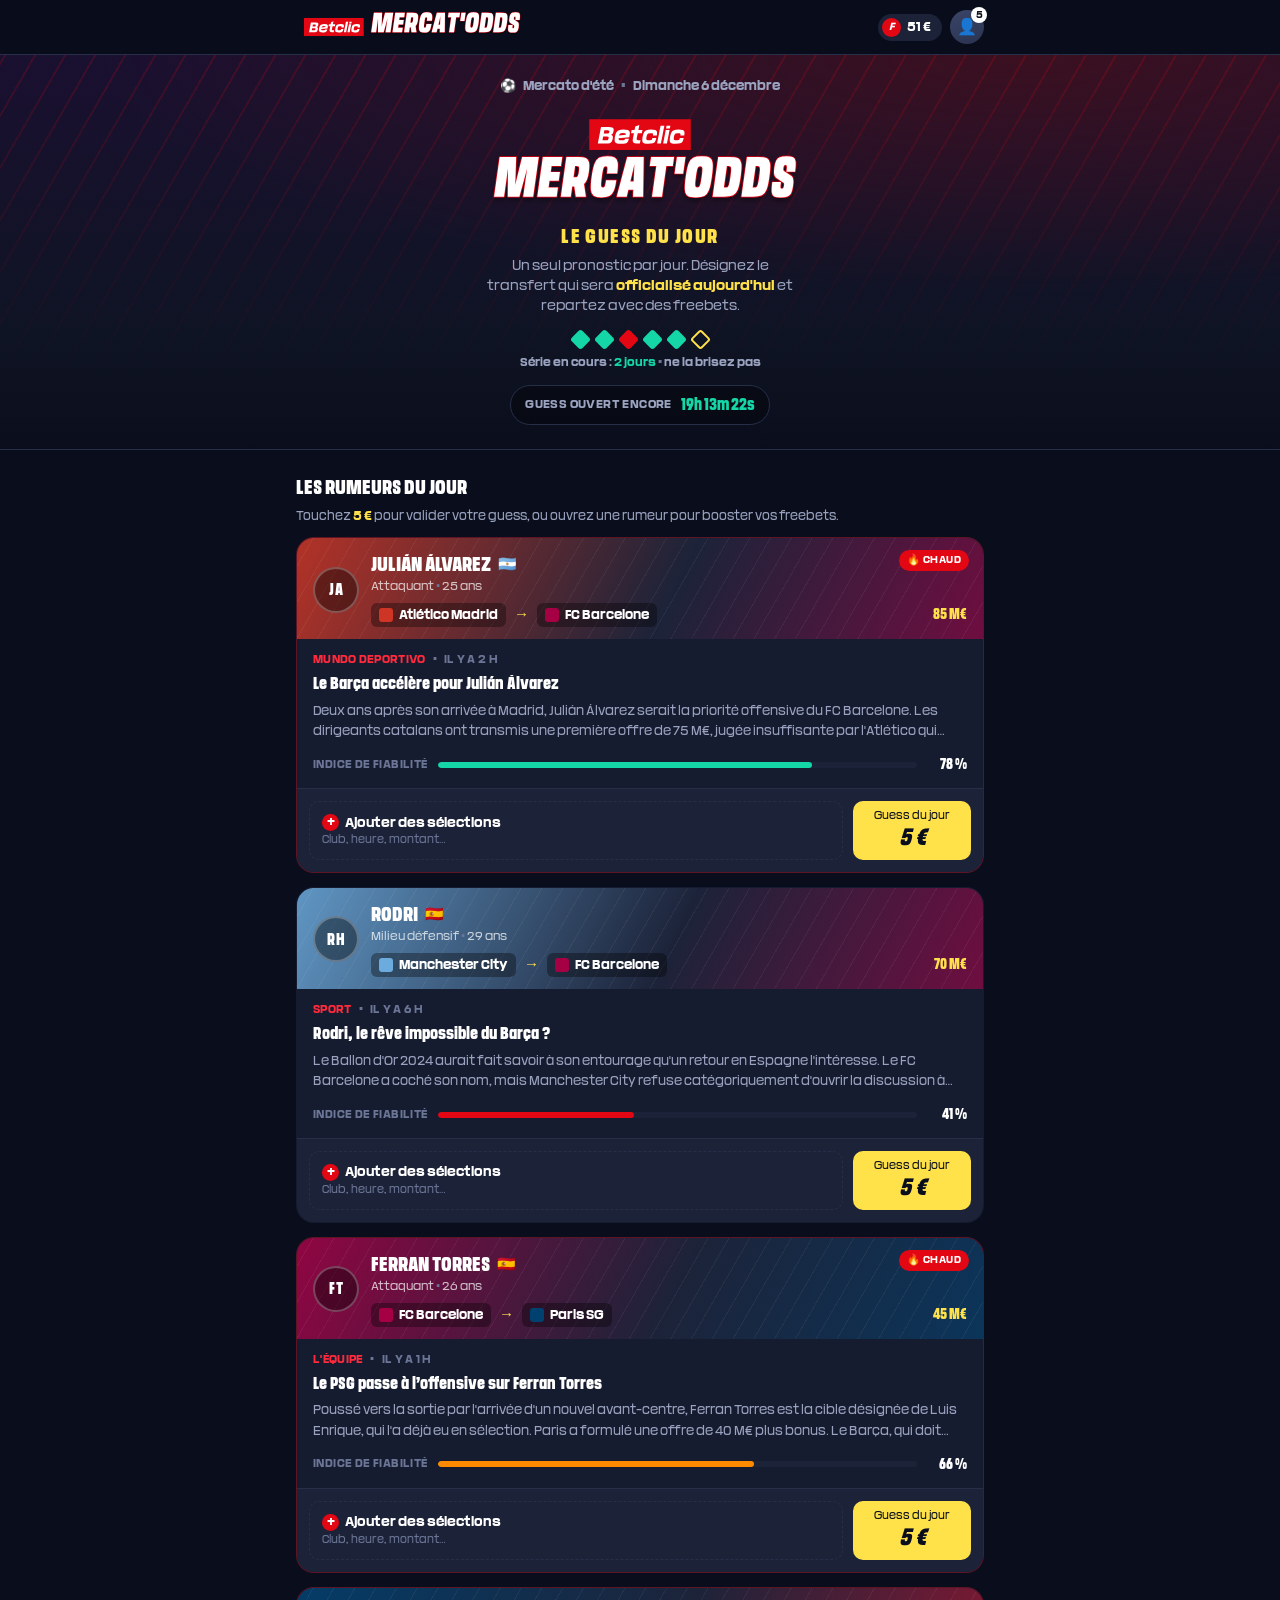
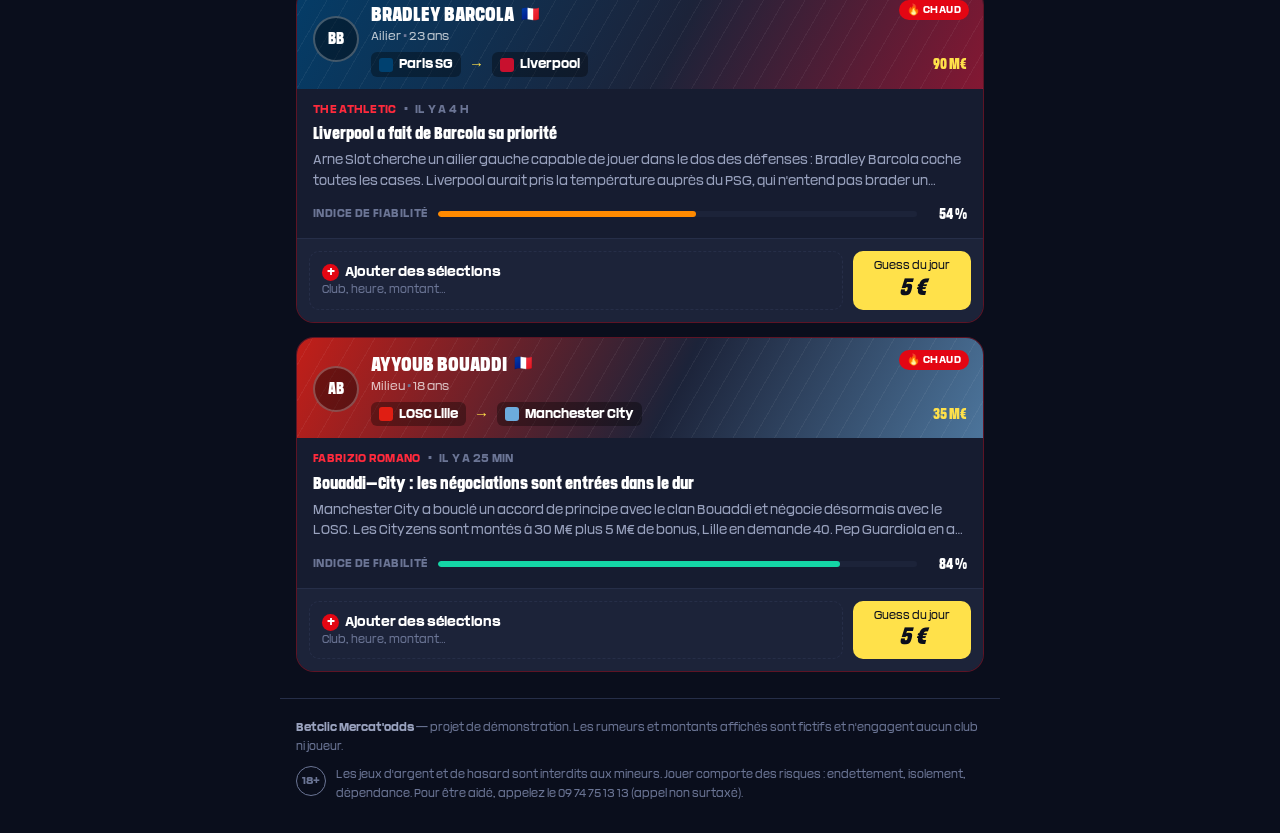
==== commit a8a4693b: "Servir le logo de l'opération comme image SVG Le lock-up était reconstitué en CSS. Il devient un vra" ====
--- a/index.html
+++ b/index.html
@@ -14,11 +14,9 @@
 <!-- ============ HEADER ============ -->
 <header class="topbar">
   <div class="topbar__inner">
-    <a class="brand" href="./" aria-label="Betclic Mercat'odds — accueil">
-      <span class="oplogo oplogo--inline">
-        <span class="oplogo__betclic"><span class="oplogo__betclic-text">Betclic</span></span>
-        <span class="oplogo__word" data-text="Mercat'odds">Mercat'odds</span>
-      </span>
+    <a class="brand" href="./">
+      <img class="brand__logo" src="assets/img/logo-mercatodds-inline.svg"
+           alt="Betclic Mercat'odds" width="300" height="60">
     </a>
 
     <div class="wallet">
@@ -43,10 +41,8 @@
     </p>
 
     <h1 class="hero__logo">
-      <span class="oplogo oplogo--stack">
-        <span class="oplogo__betclic"><span class="oplogo__betclic-text">Betclic</span></span>
-        <span class="oplogo__word" data-text="Mercat'odds">Mercat'odds</span>
-      </span>
+      <img class="hero__logo-img" src="assets/img/logo-mercatodds.svg"
+           alt="Betclic Mercat'odds" width="640" height="290">
     </h1>
 
     <p class="hero__title">Le guess du jour</p>
--- a/css/style.css
+++ b/css/style.css
@@ -104,83 +104,20 @@
   min-width: 0;
 }
 
-/* =========================================================
-   LOGO DE L'OPÉRATION
-   Reconstitution du lock-up fourni : pavé rouge « Betclic »
-   surmontant le mot MERCAT'ODDS, blanc à contour rouge.
-   Les deux variantes partagent la même mécanique, seule la
-   taille (--logo-size) et l'épaisseur du contour changent.
-   ========================================================= */
-.oplogo {
-  display: inline-flex;
-  align-items: center;
-  line-height: 1;
-}
-
-.oplogo--stack {
-  flex-direction: column;
-  gap: 3px;
-  --logo-size: clamp(34px, 10.5vw, 60px);
-  --logo-stroke: .1em;
-}
-
-.oplogo--inline {
-  gap: 8px;
-  --logo-size: 20px;
-  --logo-stroke: 2.5px;
-}
-
-.oplogo__betclic {
-  background: var(--red);
-  display: inline-flex;
-  align-items: center;
-  line-height: 1;
-  padding: .28em .42em .32em;
-  font-size: calc(var(--logo-size) * .42);
-}
-
-.oplogo--stack .oplogo__betclic { font-size: calc(var(--logo-size) * .34); }
-
-.oplogo__betclic-text {
-  display: block;
-  font-family: 'Betclic', sans-serif;
-  font-weight: 700;
-  font-size: 1em;
-  letter-spacing: -.02em;
-  color: #fff;
-  transform: skewX(-11deg);
-}
-
-/* Le mot : calque de contour rouge derrière, texte blanc devant */
-.oplogo__word {
-  position: relative;
-  isolation: isolate;
-  display: block;
-  font-family: 'Betclic Condensed', sans-serif;
-  font-weight: 700;
-  font-size: var(--logo-size);
-  line-height: 1;
-  text-transform: uppercase;
-  letter-spacing: .01em;
-  color: #fff;
-  transform: skewX(-8deg);
-  white-space: nowrap;
-  padding: 0 .06em;
-}
-
-.oplogo__word::before {
-  content: attr(data-text);
-  position: absolute;
-  left: .06em;
-  top: 0;
-  z-index: -1;
-  color: var(--red);
-  -webkit-text-stroke: var(--logo-stroke) var(--red);
-  text-stroke: var(--logo-stroke) var(--red);
-}
-
-.oplogo--stack .oplogo__word {
-  filter: drop-shadow(0 .04em .04em rgba(0, 0, 0, .45));
+/* Logo de l'opération, généré en SVG depuis les polices Betclic
+   (voir tools/make-logo.py). Deux déclinaisons : compacte pour le
+   header, empilée pour la une. */
+.brand__logo {
+  display: block;
+  height: 34px;
+  width: auto;
+}
+
+.hero__logo-img {
+  display: block;
+  margin: 0 auto;
+  width: min(78%, 340px);
+  height: auto;
 }
 
 .wallet {
@@ -244,7 +181,7 @@
 }
 
 @media (max-width: 380px) {
-  .oplogo--inline .oplogo__word { display: none; }
+  .brand__logo { height: 28px; }
 }
 
 /* =========================================================
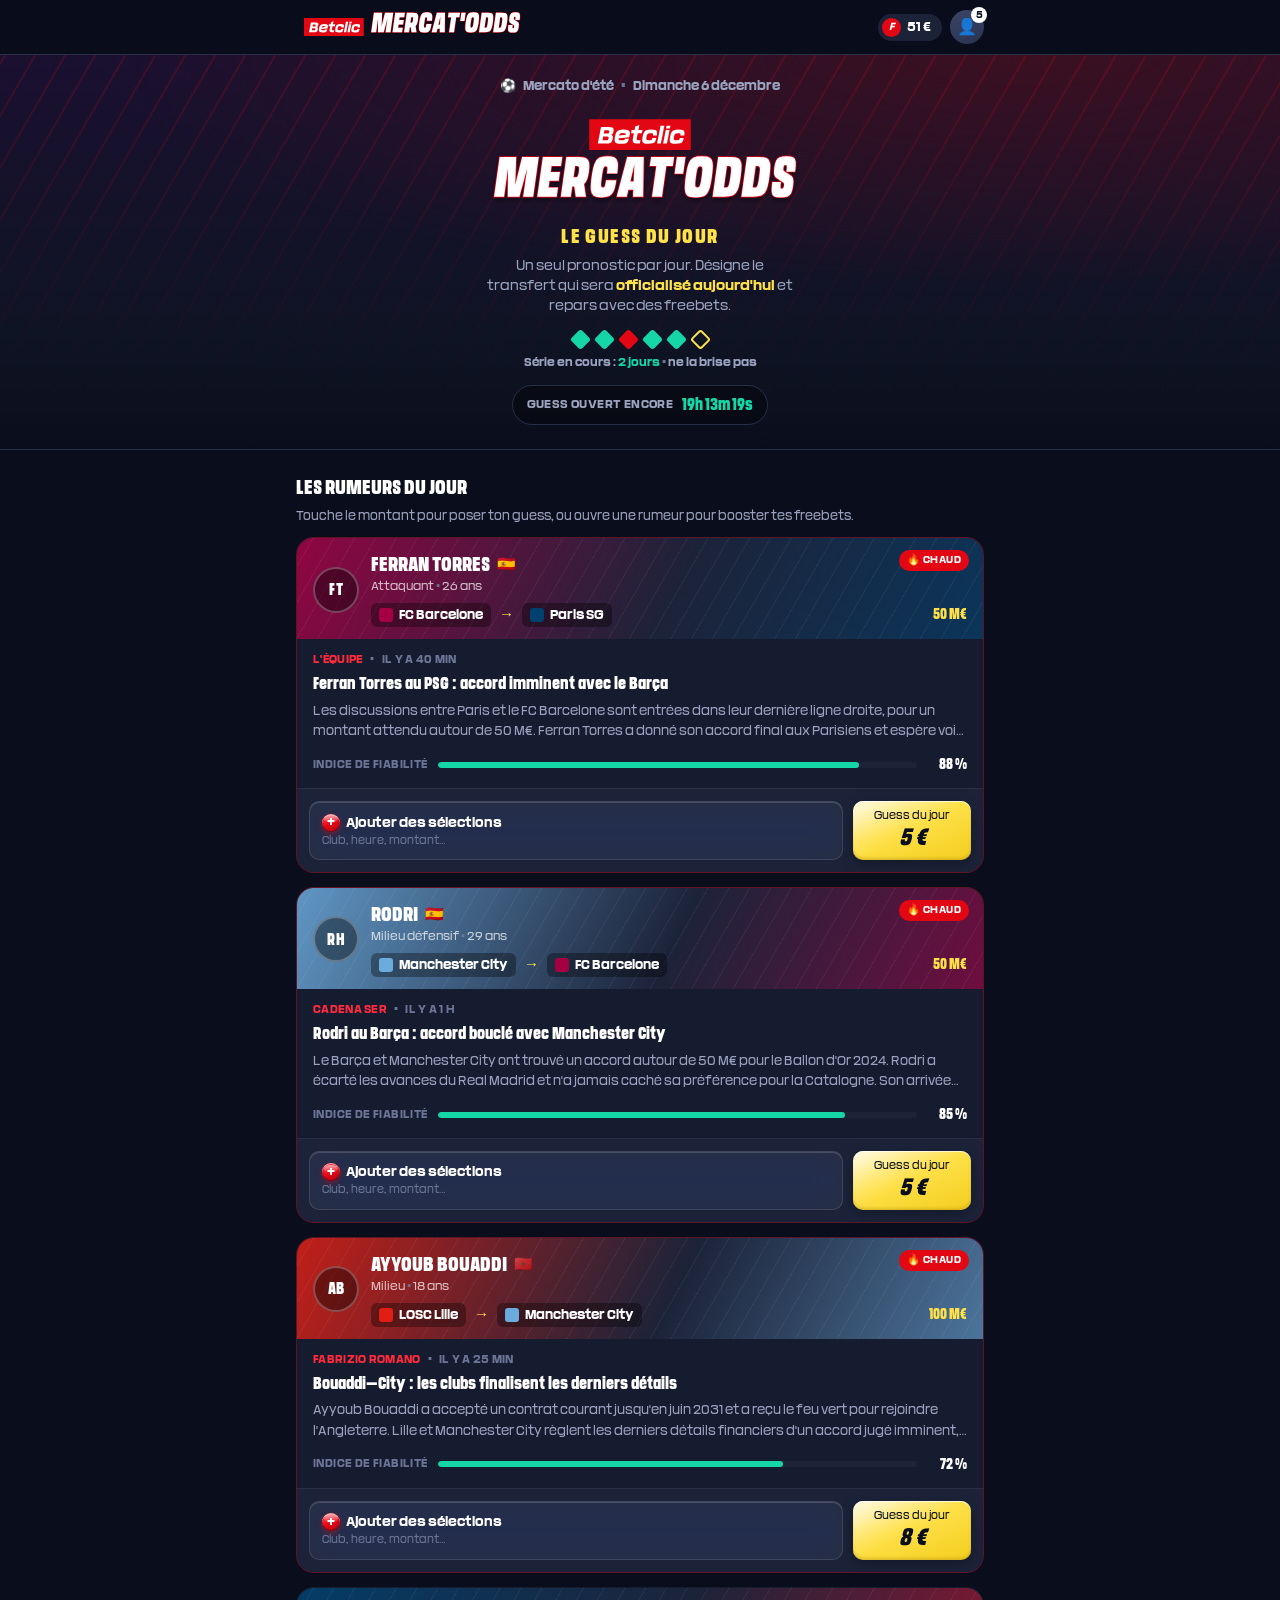
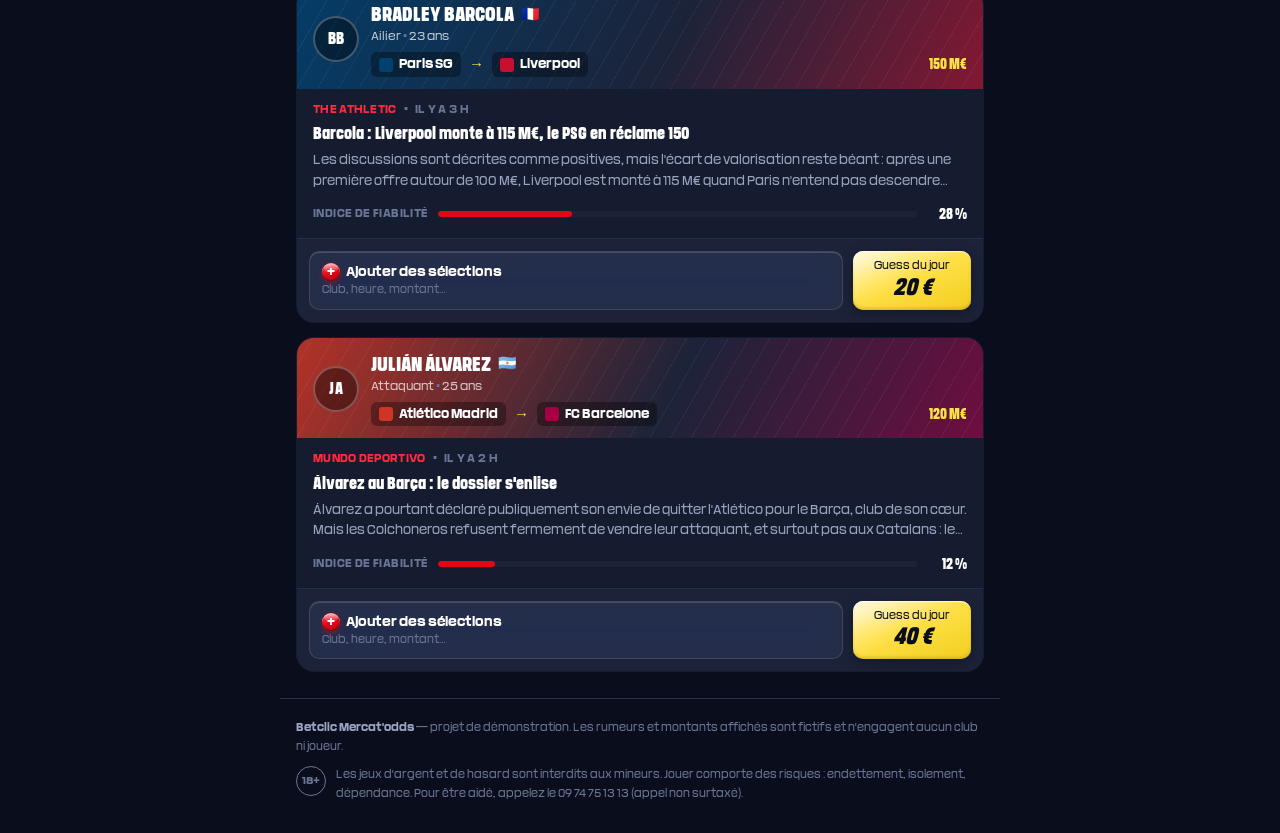
==== commit 4324601d: "Caler les probabilités sur le réel, confirmer le guess, passer au verre Les indices de fiabilité éta" ====
--- a/index.html
+++ b/index.html
@@ -47,8 +47,8 @@
 
     <p class="hero__title">Le guess du jour</p>
     <p class="hero__baseline">
-      Un seul pronostic par jour. Désignez le transfert qui sera
-      <strong>officialisé aujourd'hui</strong> et repartez avec des freebets.
+      Un seul pronostic par jour. Désigne le transfert qui sera
+      <strong>officialisé aujourd'hui</strong> et repars avec des freebets.
     </p>
 
     <div class="streak">
@@ -69,7 +69,7 @@
 <!-- ============ FEED ============ -->
 <div class="feed-head" id="feed-head">
   <h2 class="feed-head__title">Les rumeurs du jour</h2>
-  <p class="feed-head__sub">Touchez <b>5 €</b> pour valider votre guess, ou ouvrez une rumeur pour booster vos freebets.</p>
+  <p class="feed-head__sub">Touche le montant pour poser ton guess, ou ouvre une rumeur pour booster tes freebets.</p>
 </div>
 
 <main class="feed" id="feed"></main>
@@ -102,6 +102,26 @@
   </div>
 </aside>
 
+<!-- ============ CONFIRMATION DU GUESS ============ -->
+<div class="modal" id="modal" aria-hidden="true">
+  <div class="modal__box" role="dialog" aria-modal="true" aria-labelledby="modal-titre">
+    <h2 class="modal__titre" id="modal-titre">Tu valides ce guess ?</h2>
+    <p class="modal__texte" id="modal-texte"></p>
+
+    <div class="modal__gain">
+      <span class="modal__gain-label">Freebets à gagner</span>
+      <strong class="modal__gain-value" id="modal-gain">5 €</strong>
+    </div>
+
+    <button class="modal__primary" type="button" id="modal-valider">Valider mon guess</button>
+    <button class="modal__secondary" type="button" id="modal-booster">
+      <span class="modal__plus" aria-hidden="true">+</span>
+      Ajouter des sélections
+    </button>
+    <button class="modal__cancel" type="button" data-close-modal>Annuler</button>
+  </div>
+</div>
+
 <div class="toast" id="toast" role="status" aria-live="polite"></div>
 
 <script src="data/rumeurs.js"></script>
--- a/css/style.css
+++ b/css/style.css
@@ -51,6 +51,56 @@
 }
 
 * { box-sizing: border-box; }
+
+/* =========================================================
+   LIQUID GLASS
+   Deux traitements partagés par les surfaces cliquables :
+   — .glass       : verre translucide sur fond sombre
+   — .glass-sheen : reflet spéculaire posé sur une surface pleine
+                    (jaune, rouge) pour ne pas en perdre la couleur
+   ========================================================= */
+.glass {
+  background: rgba(255, 255, 255, .06);
+  backdrop-filter: blur(16px) saturate(1.6);
+  -webkit-backdrop-filter: blur(16px) saturate(1.6);
+  border: 1px solid rgba(255, 255, 255, .13);
+  box-shadow:
+    inset 0 1px 0 rgba(255, 255, 255, .22),
+    inset 0 -1px 0 rgba(0, 0, 0, .25),
+    0 6px 18px rgba(0, 0, 0, .3);
+}
+
+.glass-sheen { position: relative; overflow: hidden; }
+
+/* Le reflet : bande lumineuse en haut à gauche, qui s'estompe */
+.glass-sheen::after {
+  content: '';
+  position: absolute;
+  inset: 0;
+  border-radius: inherit;
+  background:
+    linear-gradient(152deg,
+      rgba(255, 255, 255, .55) 0%,
+      rgba(255, 255, 255, .18) 30%,
+      rgba(255, 255, 255, 0) 52%),
+    radial-gradient(120% 80% at 50% 115%,
+      rgba(0, 0, 0, .16) 0%, transparent 60%);
+  pointer-events: none;
+  mix-blend-mode: soft-light;
+}
+
+/* Liseré interne clair en haut, ombre en bas : l'épaisseur du verre */
+.glass-sheen::before {
+  content: '';
+  position: absolute;
+  inset: 0;
+  border-radius: inherit;
+  box-shadow:
+    inset 0 1px 0 rgba(255, 255, 255, .6),
+    inset 0 -1px 0 rgba(0, 0, 0, .18);
+  pointer-events: none;
+  z-index: 1;
+}
 
 /* `hidden` doit l'emporter sur les display: flex/grid des composants */
 [hidden] { display: none !important; }
@@ -704,8 +754,11 @@
 
 .cta__boost {
   flex: 1;
-  background: none;
-  border: 1px dashed var(--line);
+  background: rgba(255, 255, 255, .05);
+  backdrop-filter: blur(14px) saturate(1.5);
+  -webkit-backdrop-filter: blur(14px) saturate(1.5);
+  border: 1px solid rgba(255, 255, 255, .12);
+  box-shadow: inset 0 1px 0 rgba(255, 255, 255, .16);
   border-radius: var(--r-btn);
   color: var(--text);
   text-align: left;
@@ -715,6 +768,12 @@
   justify-content: center;
   gap: 2px;
   min-width: 0;
+  transition: background .15s ease, border-color .15s ease;
+}
+
+.cta__boost:active {
+  background: rgba(255, 255, 255, .1);
+  border-color: rgba(255, 255, 255, .2);
 }
 
 .cta__boost b {
@@ -729,31 +788,73 @@
   color: var(--text-mute);
 }
 
-.cta__plus {
-  width: 17px; height: 17px;
+/* Les pastilles « + », en verre teinté rouge */
+.cta__plus,
+.modal__plus {
+  position: relative;
+  width: 18px; height: 18px;
   border-radius: 50%;
-  background: var(--red);
+  background: linear-gradient(155deg, #FF4655 0%, var(--red) 55%, #B00510 100%);
   color: #fff;
   font-size: 13px;
   display: grid;
   place-items: center;
   flex: 0 0 auto;
-}
+  box-shadow:
+    inset 0 1px 0 rgba(255, 255, 255, .55),
+    inset 0 -1px 1px rgba(0, 0, 0, .35),
+    0 2px 6px rgba(227, 6, 19, .45);
+  overflow: hidden;
+}
+
+.cta__plus::after,
+.modal__plus::after {
+  content: '';
+  position: absolute;
+  left: 12%; top: 6%;
+  width: 76%; height: 46%;
+  border-radius: 50%;
+  background: linear-gradient(180deg, rgba(255, 255, 255, .6), rgba(255, 255, 255, 0));
+  pointer-events: none;
+}
+
+.modal__plus { width: 20px; height: 20px; font-size: 14px; }
 
 /* Le bouton jaune : la mise en freebets, jamais une cote */
 .cta__go {
+  position: relative;
+  overflow: hidden;
   flex: 0 0 auto;
   min-width: 118px;
   border: 0;
-  background: var(--yellow);
+  background: linear-gradient(158deg, #FFF0A0 0%, var(--yellow) 42%, #F2CE1E 100%);
   border-radius: var(--r-btn);
   padding: 8px 14px 10px;
   text-align: center;
   color: #0A0E1C;
-  transition: transform .12s ease, background .12s ease;
-}
-
-.cta__go:active { transform: scale(.96); background: var(--yellow-press); }
+  transition: transform .12s ease, filter .12s ease;
+  box-shadow:
+    inset 0 1px 0 rgba(255, 255, 255, .75),
+    inset 0 -2px 3px rgba(150, 110, 0, .28),
+    0 4px 14px rgba(0, 0, 0, .3);
+}
+
+.cta__go::after {
+  content: '';
+  position: absolute;
+  inset: 0;
+  border-radius: inherit;
+  background: linear-gradient(152deg,
+    rgba(255, 255, 255, .7) 0%,
+    rgba(255, 255, 255, .2) 28%,
+    rgba(255, 255, 255, 0) 50%);
+  pointer-events: none;
+}
+
+.cta__go:active { transform: scale(.96); filter: brightness(.94); }
+
+.cta__go small,
+.cta__go b { position: relative; z-index: 1; }
 
 .cta__go small {
   display: block;
@@ -1002,8 +1103,13 @@
   align-items: center;
   gap: 11px;
   width: 100%;
-  background: var(--card);
-  border: 1px solid var(--line);
+  background: rgba(255, 255, 255, .055);
+  backdrop-filter: blur(16px) saturate(1.6);
+  -webkit-backdrop-filter: blur(16px) saturate(1.6);
+  border: 1px solid rgba(255, 255, 255, .12);
+  box-shadow:
+    inset 0 1px 0 rgba(255, 255, 255, .18),
+    0 4px 14px rgba(0, 0, 0, .22);
   border-radius: 12px;
   padding: 11px 12px;
   color: #fff;
@@ -1032,8 +1138,10 @@
 .option__label { flex: 1; font-size: 14.5px; font-weight: 700; }
 
 .option__bonus {
+  position: relative;
+  overflow: hidden;
   flex: 0 0 auto;
-  background: var(--yellow);
+  background: linear-gradient(158deg, #FFF0A0 0%, var(--yellow) 45%, #F2CE1E 100%);
   color: #0A0E1C;
   font-family: 'Betclic Condensed', sans-serif;
   font-size: 17px;
@@ -1041,11 +1149,28 @@
   border-radius: 7px;
   padding: 4px 9px 5px;
   line-height: 1;
+  box-shadow:
+    inset 0 1px 0 rgba(255, 255, 255, .7),
+    inset 0 -1px 2px rgba(150, 110, 0, .25);
+}
+
+.option__bonus::after {
+  content: '';
+  position: absolute;
+  inset: 0;
+  background: linear-gradient(150deg,
+    rgba(255, 255, 255, .65) 0%,
+    rgba(255, 255, 255, .15) 32%,
+    rgba(255, 255, 255, 0) 55%);
+  pointer-events: none;
 }
 
 .option.is-selected {
-  background: rgba(227, 6, 19, .14);
-  border-color: var(--red);
+  background: rgba(227, 6, 19, .2);
+  border-color: rgba(255, 60, 75, .75);
+  box-shadow:
+    inset 0 1px 0 rgba(255, 255, 255, .25),
+    0 4px 16px rgba(227, 6, 19, .3);
 }
 
 .option.is-selected .option__radio { border-color: var(--red); }
@@ -1085,21 +1210,190 @@
 .sheet__total-value.is-bumped { transform: scale(1.15); }
 
 .sheet__submit {
+  position: relative;
+  overflow: hidden;
   width: 100%;
   border: 0;
   border-radius: 12px;
-  background: var(--red);
+  background: linear-gradient(158deg, #FF3444 0%, var(--red) 48%, #B00510 100%);
   color: #fff;
   font-weight: 700;
   font-size: 17px;
   padding: 15px;
-}
+  box-shadow:
+    inset 0 1px 0 rgba(255, 255, 255, .38),
+    inset 0 -2px 4px rgba(0, 0, 0, .3),
+    0 6px 20px rgba(227, 6, 19, .35);
+  transition: transform .12s ease, filter .12s ease;
+}
+
+.sheet__submit::after {
+  content: '';
+  position: absolute;
+  inset: 0;
+  background: linear-gradient(152deg,
+    rgba(255, 255, 255, .4) 0%,
+    rgba(255, 255, 255, .1) 30%,
+    rgba(255, 255, 255, 0) 52%);
+  pointer-events: none;
+}
+
+.sheet__submit:active { transform: scale(.985); filter: brightness(.95); }
 
 .sheet__hint {
   margin: 8px 0 0;
   font-size: 11.5px;
   color: var(--text-mute);
   text-align: center;
+}
+
+/* =========================================================
+   MODALE DE CONFIRMATION DU GUESS
+   ========================================================= */
+.modal {
+  position: fixed;
+  inset: 0;
+  z-index: 70;
+  background: rgba(4, 6, 14, .68);
+  backdrop-filter: blur(4px);
+  display: flex;
+  align-items: center;
+  justify-content: center;
+  padding: var(--pad);
+  opacity: 0;
+  pointer-events: none;
+  transition: opacity .2s ease;
+}
+
+.modal.is-open { opacity: 1; pointer-events: auto; }
+
+.modal__box {
+  width: 100%;
+  max-width: 380px;
+  border-radius: 20px;
+  padding: 22px 18px 16px;
+  text-align: center;
+  background:
+    linear-gradient(158deg, rgba(255, 255, 255, .1) 0%, rgba(255, 255, 255, .02) 40%),
+    var(--bg-elev);
+  backdrop-filter: blur(22px) saturate(1.7);
+  -webkit-backdrop-filter: blur(22px) saturate(1.7);
+  border: 1px solid rgba(255, 255, 255, .14);
+  box-shadow:
+    inset 0 1px 0 rgba(255, 255, 255, .28),
+    0 24px 60px rgba(0, 0, 0, .6);
+  transform: translateY(14px) scale(.97);
+  transition: transform .25s cubic-bezier(.2, .8, .3, 1);
+}
+
+.modal.is-open .modal__box { transform: translateY(0) scale(1); }
+
+.modal__titre {
+  font-family: 'Betclic Condensed', sans-serif;
+  font-size: 25px;
+  text-transform: uppercase;
+  line-height: 1.05;
+}
+
+.modal__texte {
+  margin: 7px 0 16px;
+  font-size: 14px;
+  color: var(--text-dim);
+  line-height: 1.45;
+}
+
+.modal__texte b { color: #fff; }
+
+.modal__gain {
+  display: flex;
+  align-items: center;
+  justify-content: space-between;
+  background: rgba(255, 255, 255, .05);
+  border: 1px solid rgba(255, 255, 255, .1);
+  box-shadow: inset 0 1px 0 rgba(255, 255, 255, .16);
+  border-radius: 12px;
+  padding: 11px 14px;
+  margin-bottom: 14px;
+}
+
+.modal__gain-label {
+  font-size: 12px;
+  text-transform: uppercase;
+  letter-spacing: .4px;
+  color: var(--text-dim);
+  font-weight: 700;
+}
+
+.modal__gain-value {
+  font-family: 'Betclic Condensed', sans-serif;
+  font-size: 28px;
+  font-style: italic;
+  color: var(--yellow);
+  line-height: 1;
+}
+
+.modal__primary {
+  position: relative;
+  overflow: hidden;
+  width: 100%;
+  border: 0;
+  border-radius: 12px;
+  background: linear-gradient(158deg, #FF3444 0%, var(--red) 48%, #B00510 100%);
+  color: #fff;
+  font-weight: 700;
+  font-size: 16.5px;
+  padding: 14px;
+  box-shadow:
+    inset 0 1px 0 rgba(255, 255, 255, .38),
+    inset 0 -2px 4px rgba(0, 0, 0, .3),
+    0 6px 20px rgba(227, 6, 19, .35);
+  transition: transform .12s ease, filter .12s ease;
+}
+
+.modal__primary::after {
+  content: '';
+  position: absolute;
+  inset: 0;
+  background: linear-gradient(152deg,
+    rgba(255, 255, 255, .4) 0%,
+    rgba(255, 255, 255, .1) 30%,
+    rgba(255, 255, 255, 0) 52%);
+  pointer-events: none;
+}
+
+.modal__primary:active { transform: scale(.985); filter: brightness(.95); }
+
+.modal__secondary {
+  width: 100%;
+  margin-top: 9px;
+  border-radius: 12px;
+  padding: 13px;
+  font-weight: 700;
+  font-size: 15px;
+  color: #fff;
+  display: flex;
+  align-items: center;
+  justify-content: center;
+  gap: 9px;
+  background: rgba(255, 255, 255, .06);
+  backdrop-filter: blur(16px) saturate(1.6);
+  -webkit-backdrop-filter: blur(16px) saturate(1.6);
+  border: 1px solid rgba(255, 255, 255, .14);
+  box-shadow: inset 0 1px 0 rgba(255, 255, 255, .22);
+  transition: background .15s ease;
+}
+
+.modal__secondary:active { background: rgba(255, 255, 255, .11); }
+
+.modal__cancel {
+  width: 100%;
+  background: none;
+  border: 0;
+  color: var(--text-mute);
+  font-size: 13px;
+  padding: 12px 0 4px;
+  text-decoration: underline;
+  text-underline-offset: 3px;
 }
 
 /* =========================================================
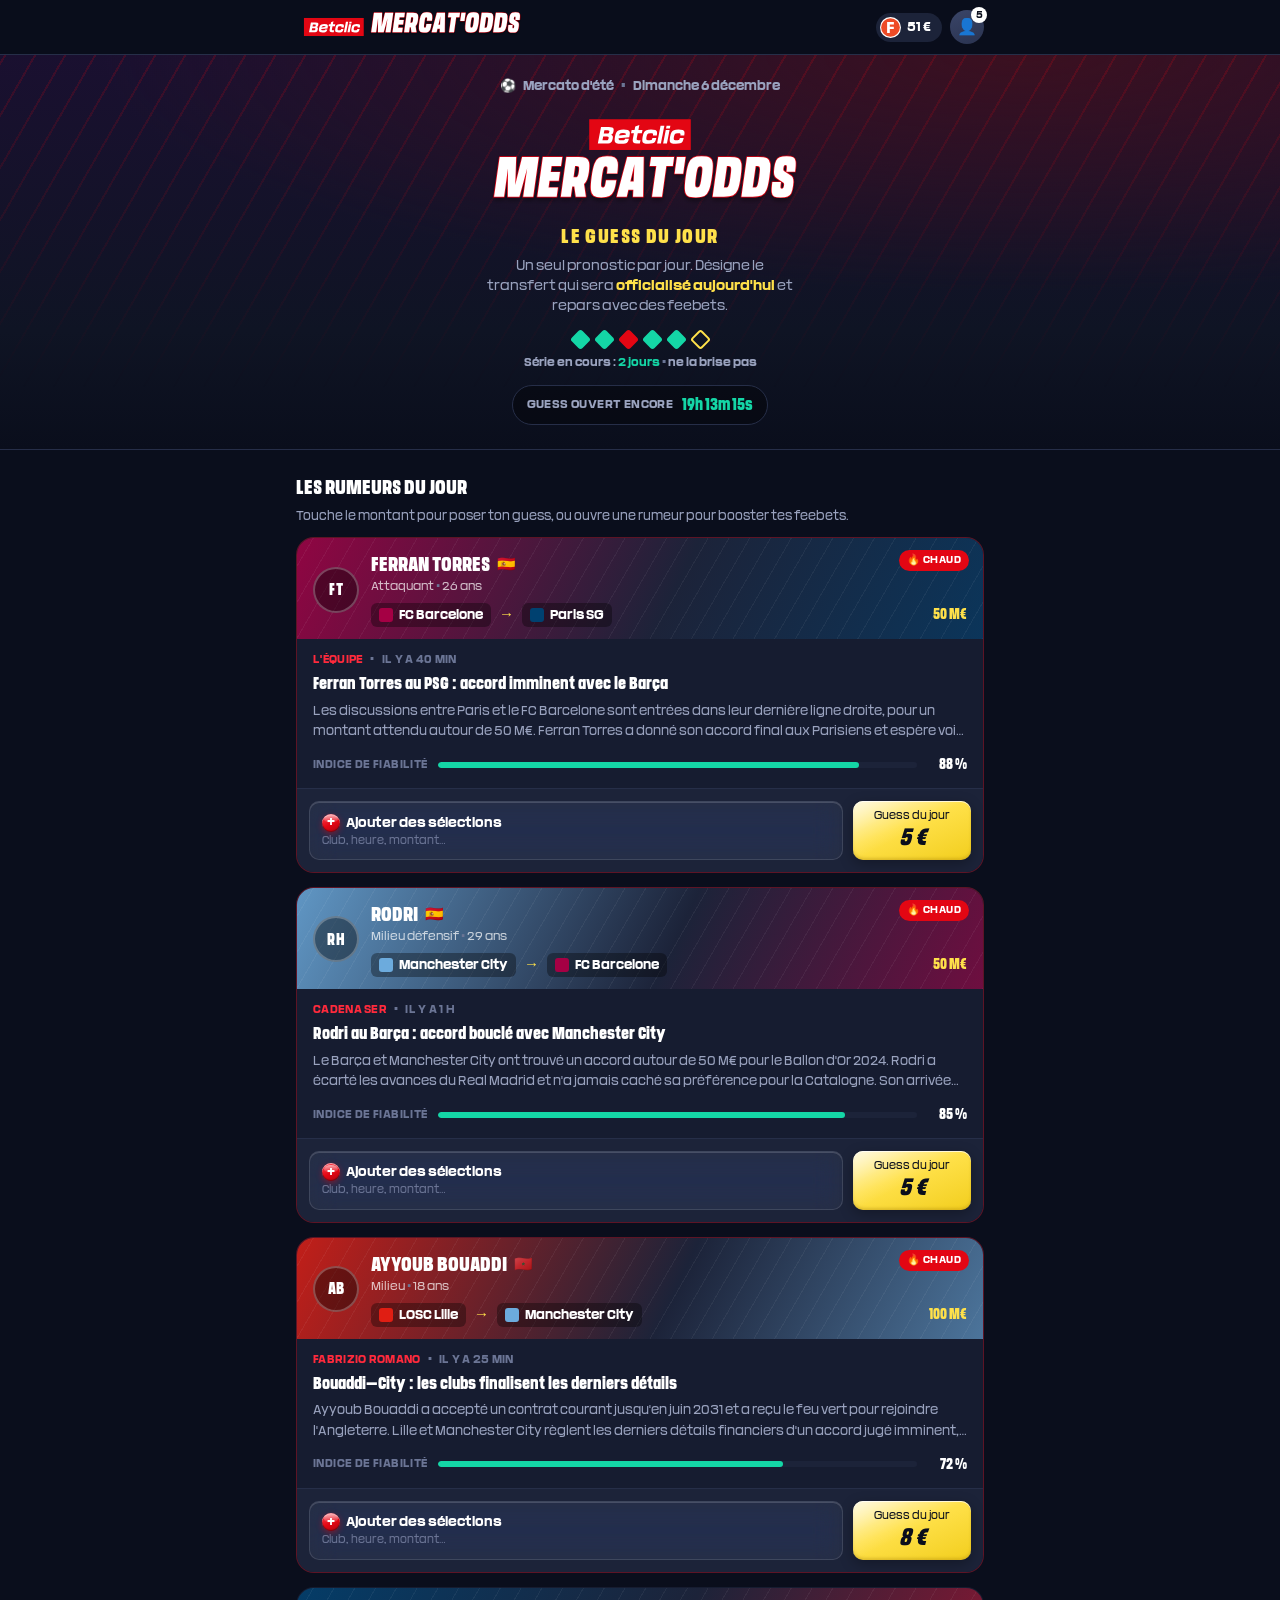
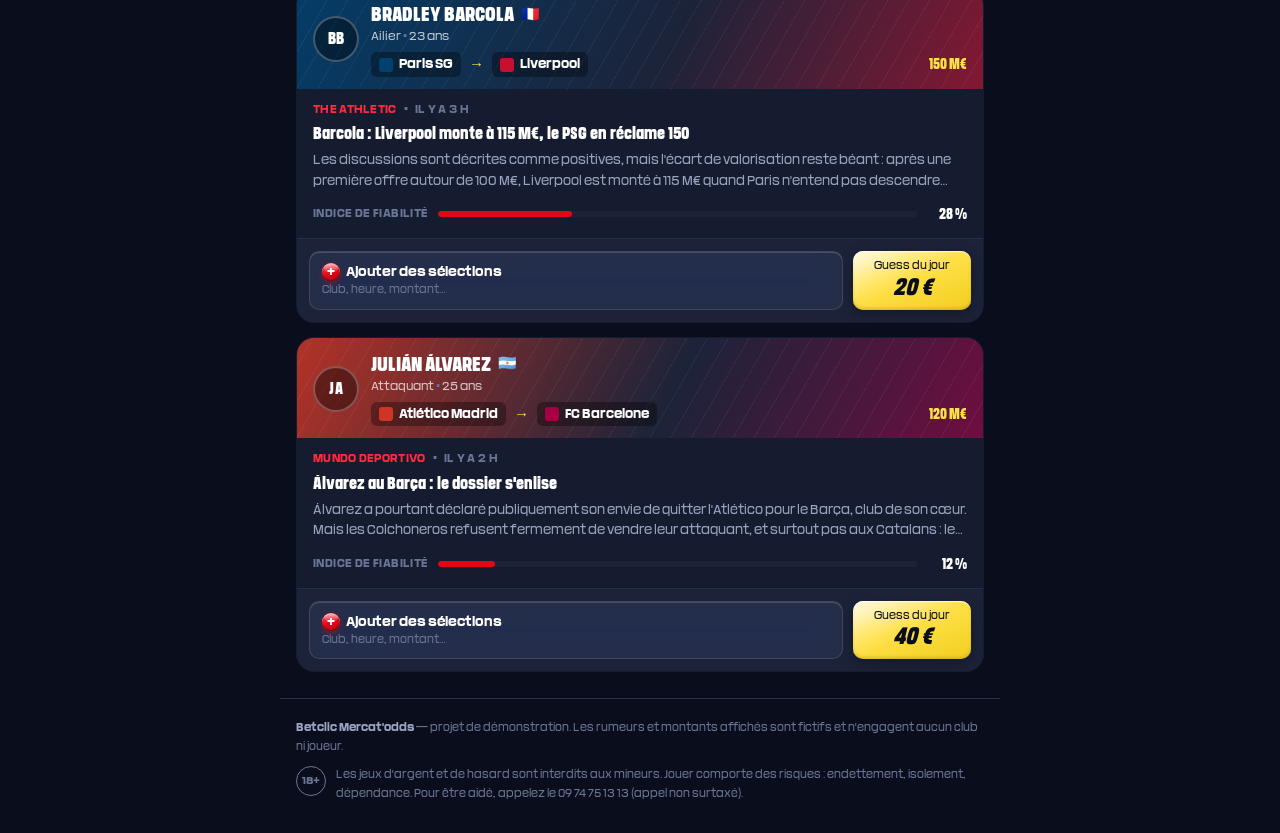
==== commit fe8d7635: "Renommer les freebets en feebets et intégrer la pastille Feebet La monnaie de l'opération s'écrit « " ====
--- a/index.html
+++ b/index.html
@@ -4,7 +4,7 @@
 <meta charset="utf-8">
 <meta name="viewport" content="width=device-width, initial-scale=1, viewport-fit=cover">
 <title>Betclic Mercat'odds — Le guess du jour</title>
-<meta name="description" content="Betclic Mercat'odds : un guess par jour. Devinez le transfert qui sera officialisé aujourd'hui et gagnez des freebets.">
+<meta name="description" content="Betclic Mercat'odds : un guess par jour. Devinez le transfert qui sera officialisé aujourd'hui et gagnez des feebets.">
 <meta name="theme-color" content="#0A0E1C">
 <link rel="stylesheet" href="css/style.css">
 <link rel="icon" href="data:image/svg+xml,<svg xmlns='http://www.w3.org/2000/svg' viewBox='0 0 32 32'><rect width='32' height='32' rx='6' fill='%23E30613'/><text x='16' y='23' font-family='Arial' font-size='20' font-weight='bold' font-style='italic' fill='white' text-anchor='middle'>B</text></svg>">
@@ -20,8 +20,9 @@
     </a>
 
     <div class="wallet">
-      <span class="wallet__chip wallet__chip--freebet">
-        <span class="wallet__icon" aria-hidden="true">F</span><span id="wallet-freebets">51 €</span>
+      <span class="wallet__chip wallet__chip--feebet">
+        <img class="wallet__icon" src="assets/img/feebet.svg" alt="Feebets"
+             width="20" height="20"><span id="wallet-feebets">51 €</span>
       </span>
       <button class="wallet__avatar" type="button" aria-label="Mon compte">
         <span aria-hidden="true">👤</span>
@@ -48,7 +49,7 @@
     <p class="hero__title">Le guess du jour</p>
     <p class="hero__baseline">
       Un seul pronostic par jour. Désigne le transfert qui sera
-      <strong>officialisé aujourd'hui</strong> et repars avec des freebets.
+      <strong>officialisé aujourd'hui</strong> et repars avec des feebets.
     </p>
 
     <div class="streak">
@@ -69,7 +70,7 @@
 <!-- ============ FEED ============ -->
 <div class="feed-head" id="feed-head">
   <h2 class="feed-head__title">Les rumeurs du jour</h2>
-  <p class="feed-head__sub">Touche le montant pour poser ton guess, ou ouvre une rumeur pour booster tes freebets.</p>
+  <p class="feed-head__sub">Touche le montant pour poser ton guess, ou ouvre une rumeur pour booster tes feebets.</p>
 </div>
 
 <main class="feed" id="feed"></main>
@@ -93,8 +94,11 @@
     <div class="sheet__scroll" id="sheet-scroll"></div>
     <div class="sheet__foot">
       <div class="sheet__total">
-        <span class="sheet__total-label">Freebets à gagner</span>
-        <strong class="sheet__total-value" id="sheet-total">5 €</strong>
+        <span class="sheet__total-label">Feebets à gagner</span>
+        <span class="total-wrap">
+          <img class="feebet-ico" src="assets/img/feebet.svg" alt="" width="26" height="26">
+          <strong class="sheet__total-value" id="sheet-total">5 €</strong>
+        </span>
       </div>
       <button class="sheet__submit" type="button" id="sheet-submit">Valider mon guess</button>
       <p class="sheet__hint" id="sheet-hint">Chaque sélection ajoutée augmente la cagnotte, mais doit être juste pour être payée.</p>
@@ -109,8 +113,11 @@
     <p class="modal__texte" id="modal-texte"></p>
 
     <div class="modal__gain">
-      <span class="modal__gain-label">Freebets à gagner</span>
-      <strong class="modal__gain-value" id="modal-gain">5 €</strong>
+      <span class="modal__gain-label">Feebets à gagner</span>
+      <span class="total-wrap">
+        <img class="feebet-ico" src="assets/img/feebet.svg" alt="" width="24" height="24">
+        <strong class="modal__gain-value" id="modal-gain">5 €</strong>
+      </span>
     </div>
 
     <button class="modal__primary" type="button" id="modal-valider">Valider mon guess</button>
--- a/css/style.css
+++ b/css/style.css
@@ -192,16 +192,23 @@
 
 .wallet__chip.is-bumped { transform: scale(1.14); }
 
+/* Pastille Feebet (assets/img/feebet.svg) */
 .wallet__icon {
-  width: 19px; height: 19px;
-  border-radius: 50%;
-  background: var(--red);
-  color: #fff;
-  font-size: 11px;
-  font-weight: 700;
-  display: grid;
-  place-items: center;
-  font-style: italic;
+  display: block;
+  width: 21px; height: 21px;
+  flex: 0 0 auto;
+}
+
+.total-wrap {
+  display: inline-flex;
+  align-items: center;
+  gap: 7px;
+}
+
+.feebet-ico {
+  display: block;
+  flex: 0 0 auto;
+  filter: drop-shadow(0 2px 5px rgba(238, 75, 38, .45));
 }
 
 .wallet__avatar {
@@ -820,7 +827,7 @@
 
 .modal__plus { width: 20px; height: 20px; font-size: 14px; }
 
-/* Le bouton jaune : la mise en freebets, jamais une cote */
+/* Le bouton jaune : la mise en feebets, jamais une cote */
 .cta__go {
   position: relative;
   overflow: hidden;
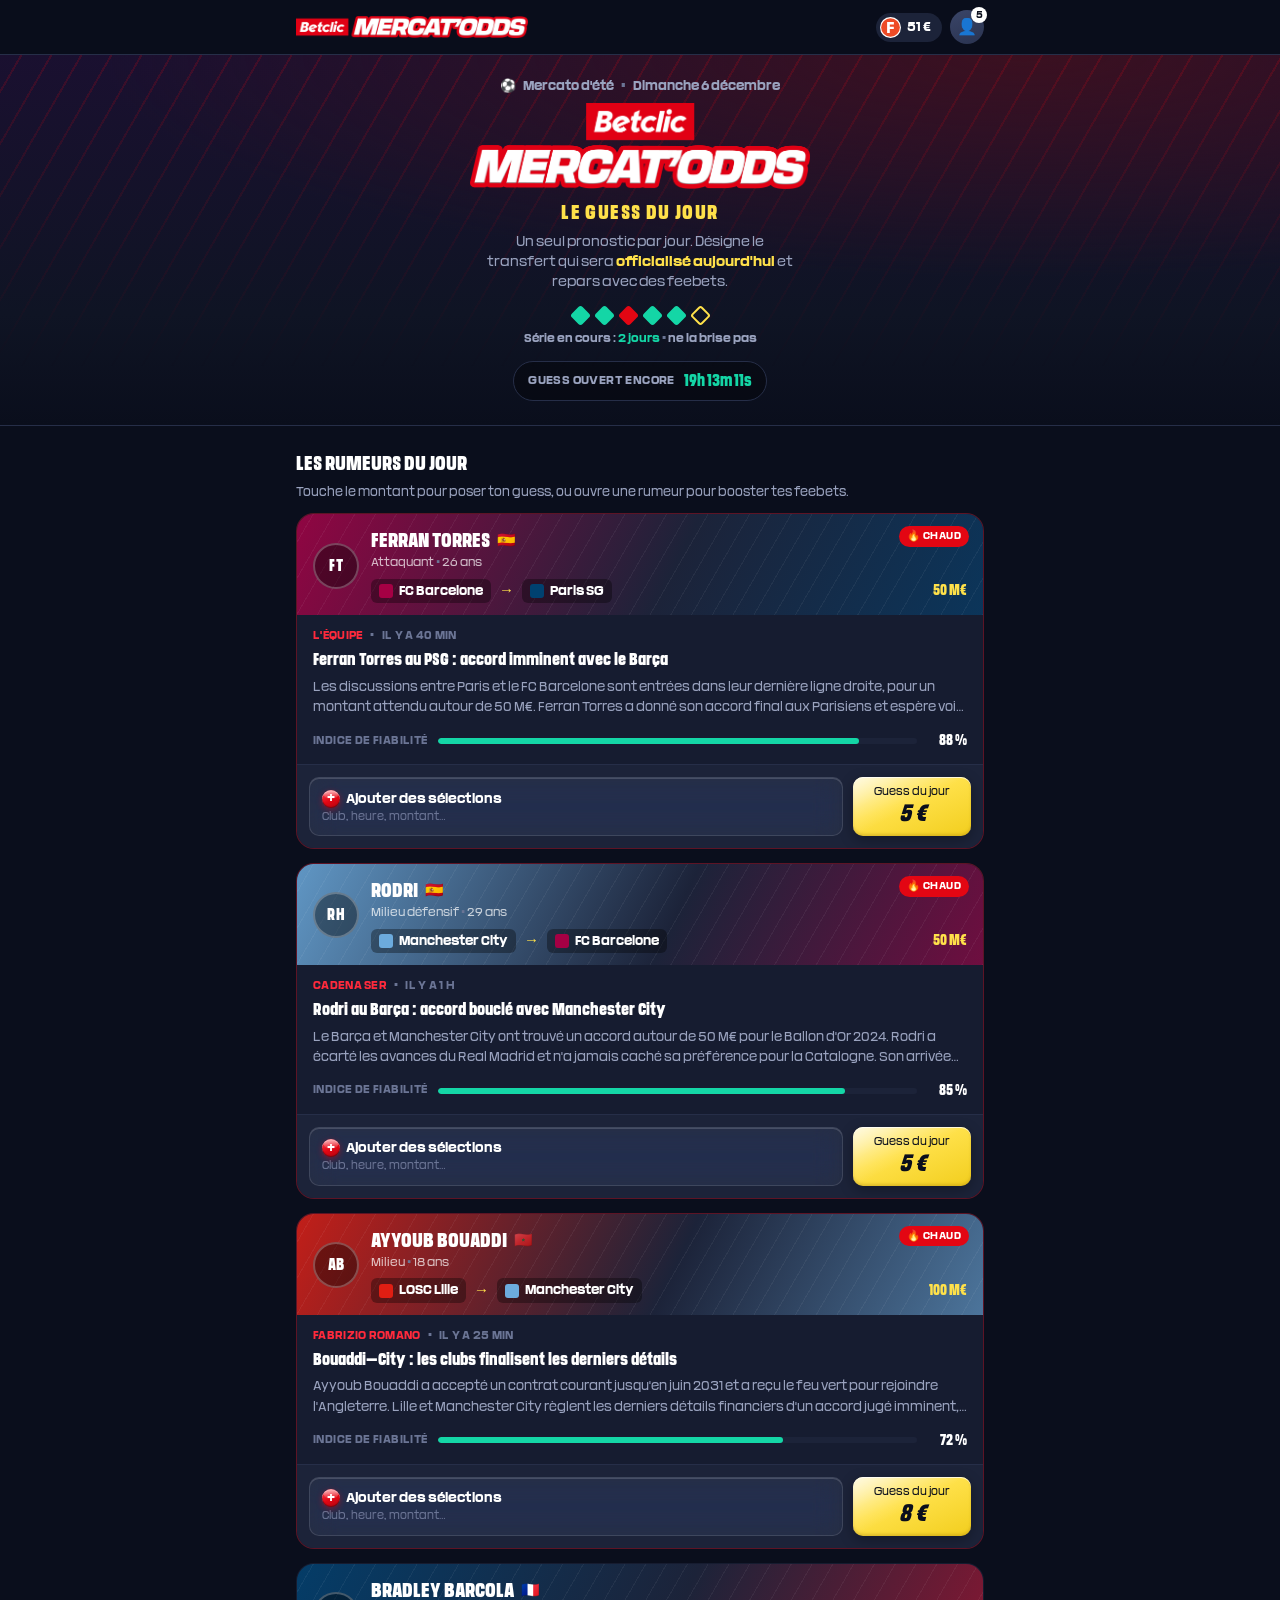
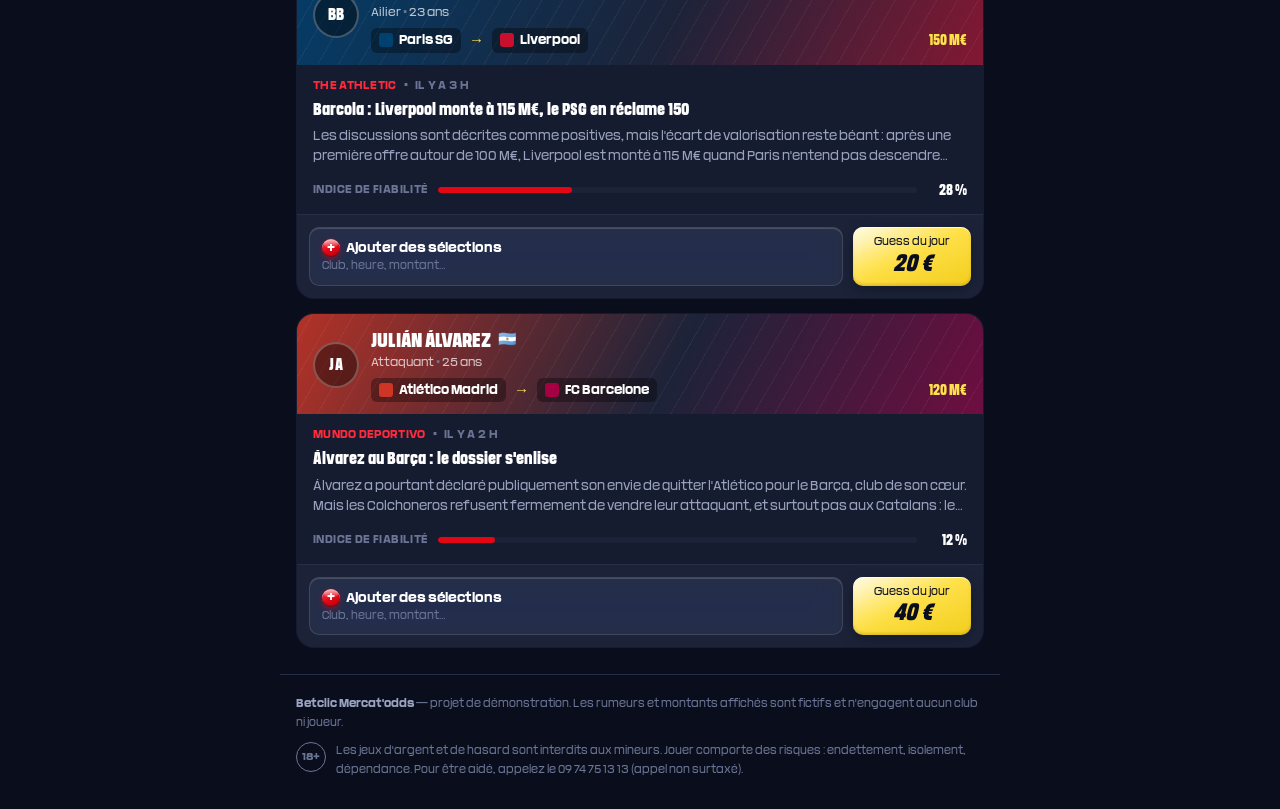
==== commit 831b1a25: "Intégrer le logo fourni et publier le site sur GitHub Pages Le logo de l'opération est désormais le " ====
--- a/index.html
+++ b/index.html
@@ -6,6 +6,7 @@
 <title>Betclic Mercat'odds — Le guess du jour</title>
 <meta name="description" content="Betclic Mercat'odds : un guess par jour. Devinez le transfert qui sera officialisé aujourd'hui et gagnez des feebets.">
 <meta name="theme-color" content="#0A0E1C">
+<meta name="robots" content="noindex, nofollow">
 <link rel="stylesheet" href="css/style.css">
 <link rel="icon" href="data:image/svg+xml,<svg xmlns='http://www.w3.org/2000/svg' viewBox='0 0 32 32'><rect width='32' height='32' rx='6' fill='%23E30613'/><text x='16' y='23' font-family='Arial' font-size='20' font-weight='bold' font-style='italic' fill='white' text-anchor='middle'>B</text></svg>">
 </head>
@@ -15,8 +16,8 @@
 <header class="topbar">
   <div class="topbar__inner">
     <a class="brand" href="./">
-      <img class="brand__logo" src="assets/img/logo-mercatodds-inline.svg"
-           alt="Betclic Mercat'odds" width="300" height="60">
+      <img class="brand__logo" src="assets/img/logo-mercatodds-inline.png"
+           alt="Betclic Mercat'odds" width="2040" height="200">
     </a>
 
     <div class="wallet">
@@ -42,8 +43,8 @@
     </p>
 
     <h1 class="hero__logo">
-      <img class="hero__logo-img" src="assets/img/logo-mercatodds.svg"
-           alt="Betclic Mercat'odds" width="640" height="290">
+      <img class="hero__logo-img" src="assets/img/logo-mercatodds.png"
+           alt="Betclic Mercat'odds" width="2786" height="700">
     </h1>
 
     <p class="hero__title">Le guess du jour</p>
--- a/css/style.css
+++ b/css/style.css
@@ -157,10 +157,12 @@
 /* Logo de l'opération, généré en SVG depuis les polices Betclic
    (voir tools/make-logo.py). Deux déclinaisons : compacte pour le
    header, empilée pour la une. */
+/* Le lock-up horizontal est très allongé (≈ 10:1) : on le contraint en
+   largeur, sinon il chasse le portefeuille hors de l'écran. */
 .brand__logo {
   display: block;
-  height: 34px;
-  width: auto;
+  width: min(50vw, 232px);
+  height: auto;
 }
 
 .hero__logo-img {
@@ -238,7 +240,7 @@
 }
 
 @media (max-width: 380px) {
-  .brand__logo { height: 28px; }
+  .brand__logo { width: min(46vw, 180px); }
 }
 
 /* =========================================================
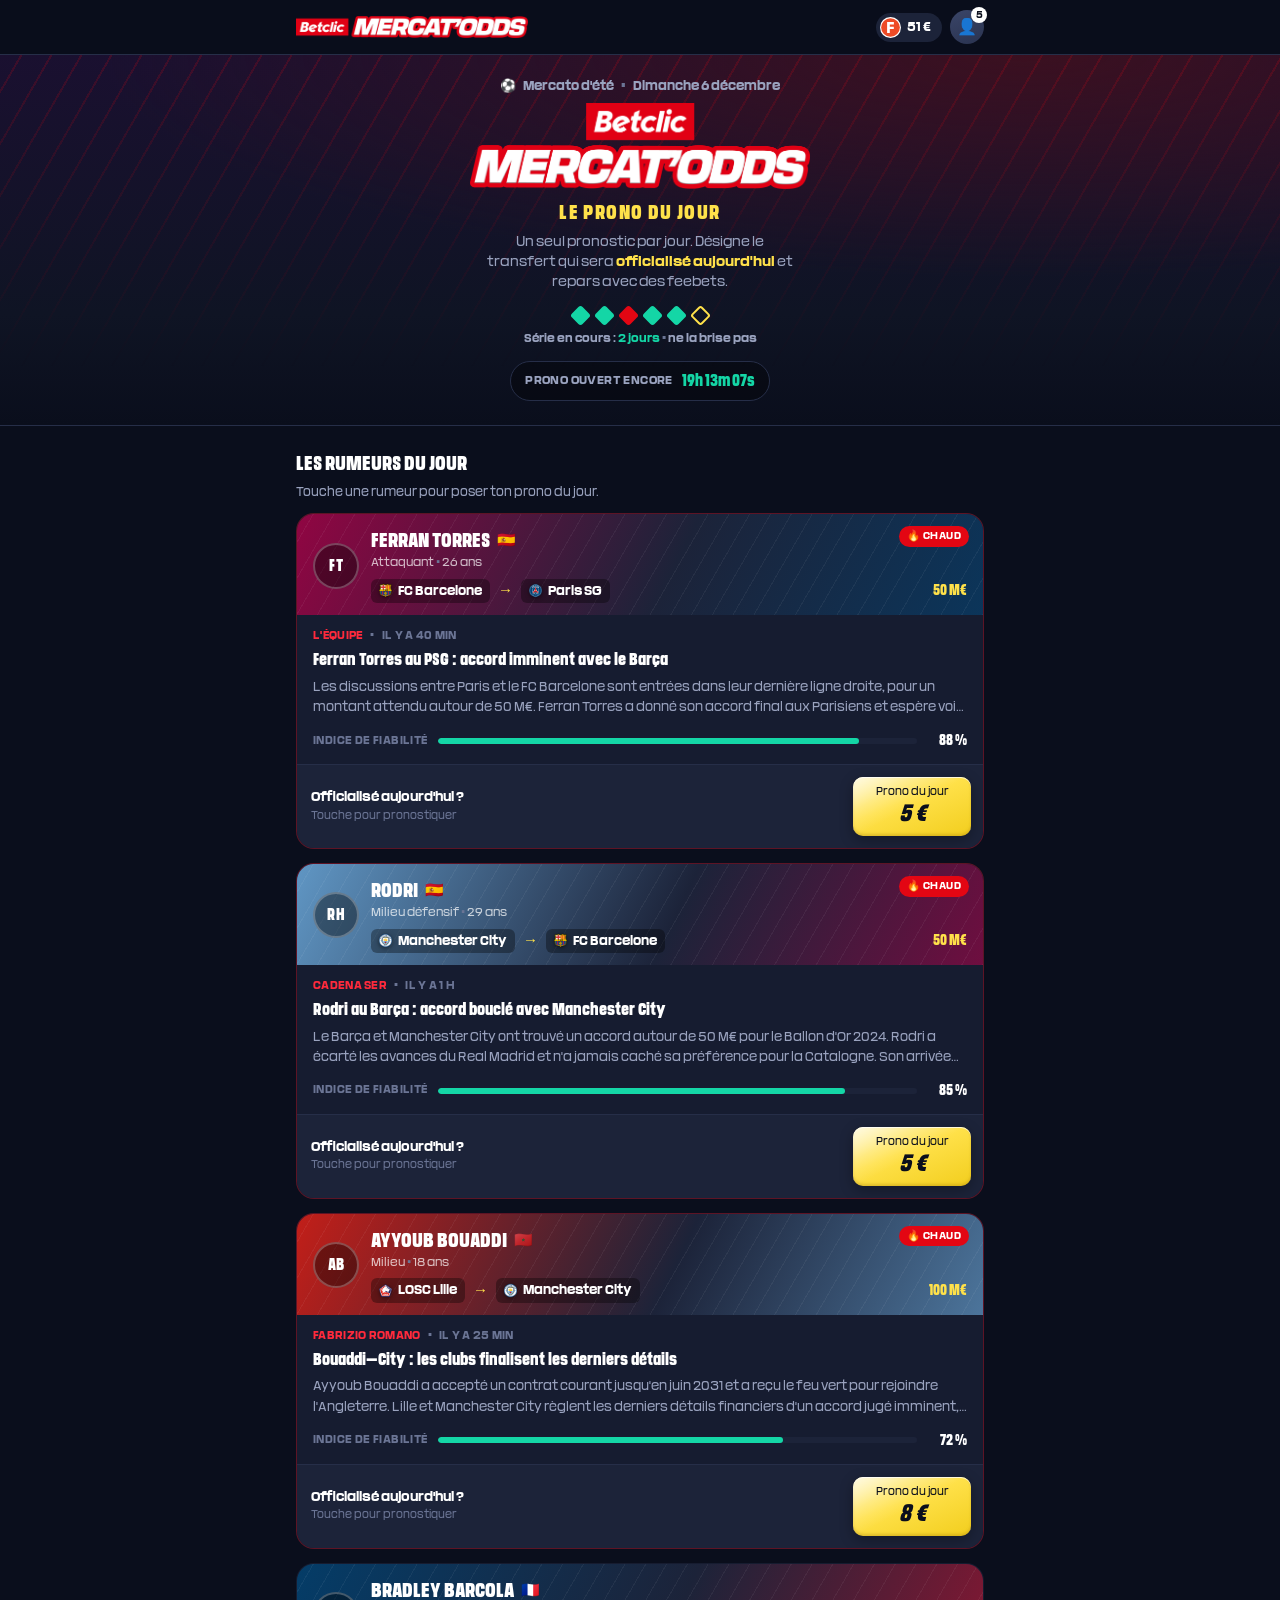
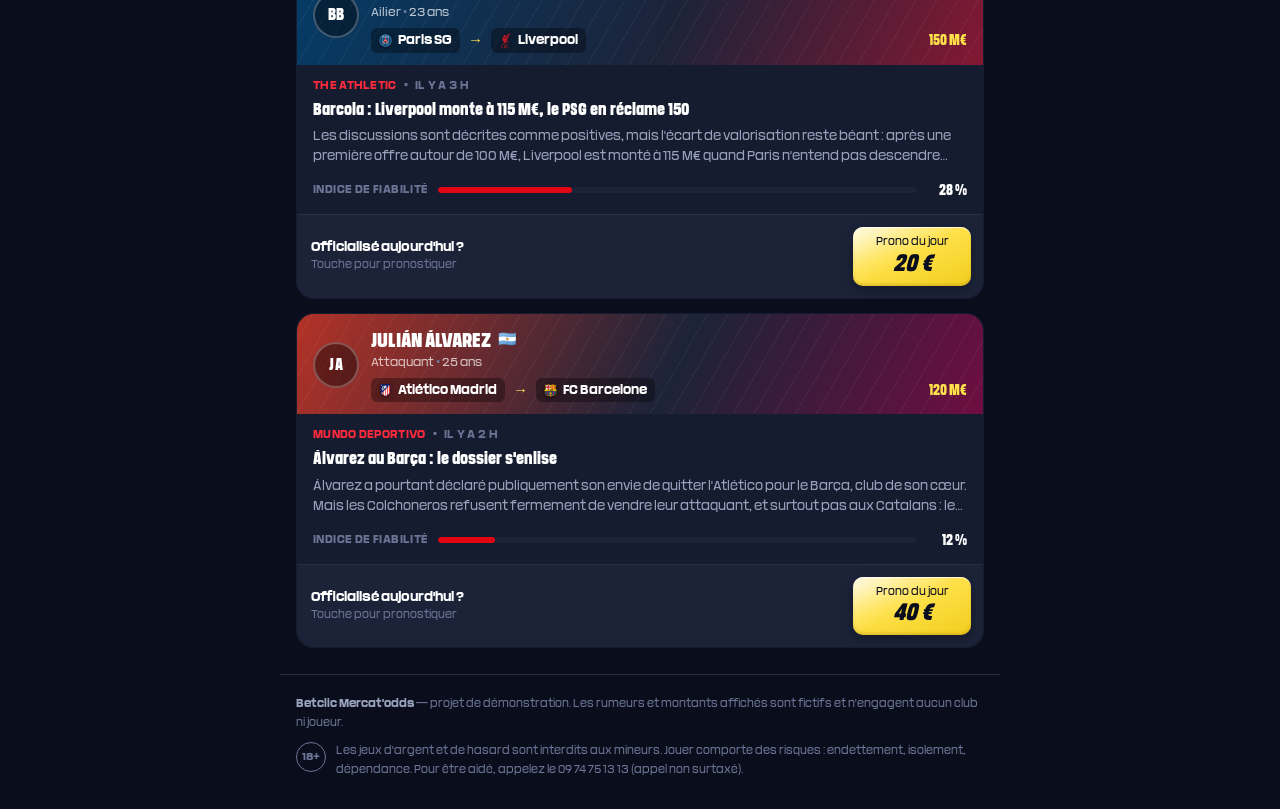
==== commit a66f8e1d: "Réserver les sélections au pop-up, parler de prono, poser les écussons Trois changements demandés.  " ====
--- a/index.html
+++ b/index.html
@@ -3,8 +3,8 @@
 <head>
 <meta charset="utf-8">
 <meta name="viewport" content="width=device-width, initial-scale=1, viewport-fit=cover">
-<title>Betclic Mercat'odds — Le guess du jour</title>
-<meta name="description" content="Betclic Mercat'odds : un guess par jour. Devinez le transfert qui sera officialisé aujourd'hui et gagnez des feebets.">
+<title>Betclic Mercat'odds — Le prono du jour</title>
+<meta name="description" content="Betclic Mercat'odds : un prono par jour. Devinez le transfert qui sera officialisé aujourd'hui et gagnez des feebets.">
 <meta name="theme-color" content="#0A0E1C">
 <meta name="robots" content="noindex, nofollow">
 <link rel="stylesheet" href="css/style.css">
@@ -47,7 +47,7 @@
            alt="Betclic Mercat'odds" width="2786" height="700">
     </h1>
 
-    <p class="hero__title">Le guess du jour</p>
+    <p class="hero__title">Le prono du jour</p>
     <p class="hero__baseline">
       Un seul pronostic par jour. Désigne le transfert qui sera
       <strong>officialisé aujourd'hui</strong> et repars avec des feebets.
@@ -59,19 +59,19 @@
     </div>
 
     <div class="hero__countdown">
-      <span class="hero__countdown-label" id="countdown-label">Guess ouvert encore</span>
+      <span class="hero__countdown-label" id="countdown-label">Prono ouvert encore</span>
       <span class="hero__countdown-value" id="countdown-value">—</span>
     </div>
   </div>
 </section>
 
-<!-- ============ GUESS VALIDÉ ============ -->
+<!-- ============ PRONO VALIDÉ ============ -->
 <section class="ticket" id="ticket" hidden aria-live="polite"></section>
 
 <!-- ============ FEED ============ -->
 <div class="feed-head" id="feed-head">
   <h2 class="feed-head__title">Les rumeurs du jour</h2>
-  <p class="feed-head__sub">Touche le montant pour poser ton guess, ou ouvre une rumeur pour booster tes feebets.</p>
+  <p class="feed-head__sub">Touche une rumeur pour poser ton prono du jour.</p>
 </div>
 
 <main class="feed" id="feed"></main>
@@ -101,16 +101,16 @@
           <strong class="sheet__total-value" id="sheet-total">5 €</strong>
         </span>
       </div>
-      <button class="sheet__submit" type="button" id="sheet-submit">Valider mon guess</button>
+      <button class="sheet__submit" type="button" id="sheet-submit">Valider mon prono</button>
       <p class="sheet__hint" id="sheet-hint">Chaque sélection ajoutée augmente la cagnotte, mais doit être juste pour être payée.</p>
     </div>
   </div>
 </aside>
 
-<!-- ============ CONFIRMATION DU GUESS ============ -->
+<!-- ============ CONFIRMATION DU PRONO ============ -->
 <div class="modal" id="modal" aria-hidden="true">
   <div class="modal__box" role="dialog" aria-modal="true" aria-labelledby="modal-titre">
-    <h2 class="modal__titre" id="modal-titre">Tu valides ce guess ?</h2>
+    <h2 class="modal__titre" id="modal-titre">Tu valides ce prono ?</h2>
     <p class="modal__texte" id="modal-texte"></p>
 
     <div class="modal__gain">
@@ -121,7 +121,7 @@
       </span>
     </div>
 
-    <button class="modal__primary" type="button" id="modal-valider">Valider mon guess</button>
+    <button class="modal__primary" type="button" id="modal-valider">Valider mon prono</button>
     <button class="modal__secondary" type="button" id="modal-booster">
       <span class="modal__plus" aria-hidden="true">+</span>
       Ajouter des sélections
--- a/css/style.css
+++ b/css/style.css
@@ -308,7 +308,7 @@
 
 .hero__baseline strong { color: var(--yellow); }
 
-/* --- Série de guess (clin d'œil aux losanges de forme de l'app) --- */
+/* --- Série de pronos (clin d'œil aux losanges de forme de l'app) --- */
 .streak { margin-top: 16px; }
 
 .streak__row {
@@ -371,7 +371,7 @@
 }
 
 /* =========================================================
-   TICKET — le guess validé du jour
+   TICKET — le prono validé du jour
    ========================================================= */
 .ticket {
   max-width: var(--maxw);
@@ -627,10 +627,24 @@
   padding: 3px 8px;
 }
 
+/* Écusson officiel du club : hauteur fixe, largeur libre pour ne pas
+   déformer les blasons, dont les proportions varient beaucoup. */
 .rumeur__crest {
-  width: 14px; height: 14px;
+  display: block;
+  height: 17px;
+  width: auto;
+  max-width: 22px;
+  object-fit: contain;
+  flex: 0 0 auto;
+  filter: drop-shadow(0 1px 2px rgba(0, 0, 0, .5));
+}
+
+/* Repli quand aucun écusson n'est fourni */
+.rumeur__crest--uni {
+  width: 14px;
+  height: 14px;
   border-radius: 3px;
-  display: inline-block;
+  filter: none;
 }
 
 .rumeur__arrow { color: var(--yellow); font-size: 15px; }
@@ -761,28 +775,26 @@
   border-top: 1px solid var(--line);
 }
 
-.cta__boost {
+/* Libellé de la carte. Les sélections additionnelles n'étant accessibles
+   que depuis le pop-up, cette zone n'est plus un bouton. */
+.cta__etat {
   flex: 1;
-  background: rgba(255, 255, 255, .05);
-  backdrop-filter: blur(14px) saturate(1.5);
-  -webkit-backdrop-filter: blur(14px) saturate(1.5);
-  border: 1px solid rgba(255, 255, 255, .12);
-  box-shadow: inset 0 1px 0 rgba(255, 255, 255, .16);
-  border-radius: var(--r-btn);
-  color: var(--text);
-  text-align: left;
-  padding: 8px 12px;
+  min-width: 0;
   display: flex;
   flex-direction: column;
   justify-content: center;
   gap: 2px;
-  min-width: 0;
-  transition: background .15s ease, border-color .15s ease;
-}
-
-.cta__boost:active {
-  background: rgba(255, 255, 255, .1);
-  border-color: rgba(255, 255, 255, .2);
+  padding: 4px 2px;
+}
+
+.cta__etat b {
+  font-size: 13.5px;
+  line-height: 1.2;
+}
+
+.cta__etat small {
+  font-size: 11.5px;
+  color: var(--text-mute);
 }
 
 .cta__boost b {
@@ -1008,7 +1020,7 @@
   margin: 0;
 }
 
-/* Le guess de base, toujours acquis */
+/* Le prono de base, toujours acquis */
 .base {
   margin: 0 16px;
   background: var(--card);
@@ -1257,7 +1269,7 @@
 }
 
 /* =========================================================
-   MODALE DE CONFIRMATION DU GUESS
+   MODALE DE CONFIRMATION DU PRONO
    ========================================================= */
 .modal {
   position: fixed;
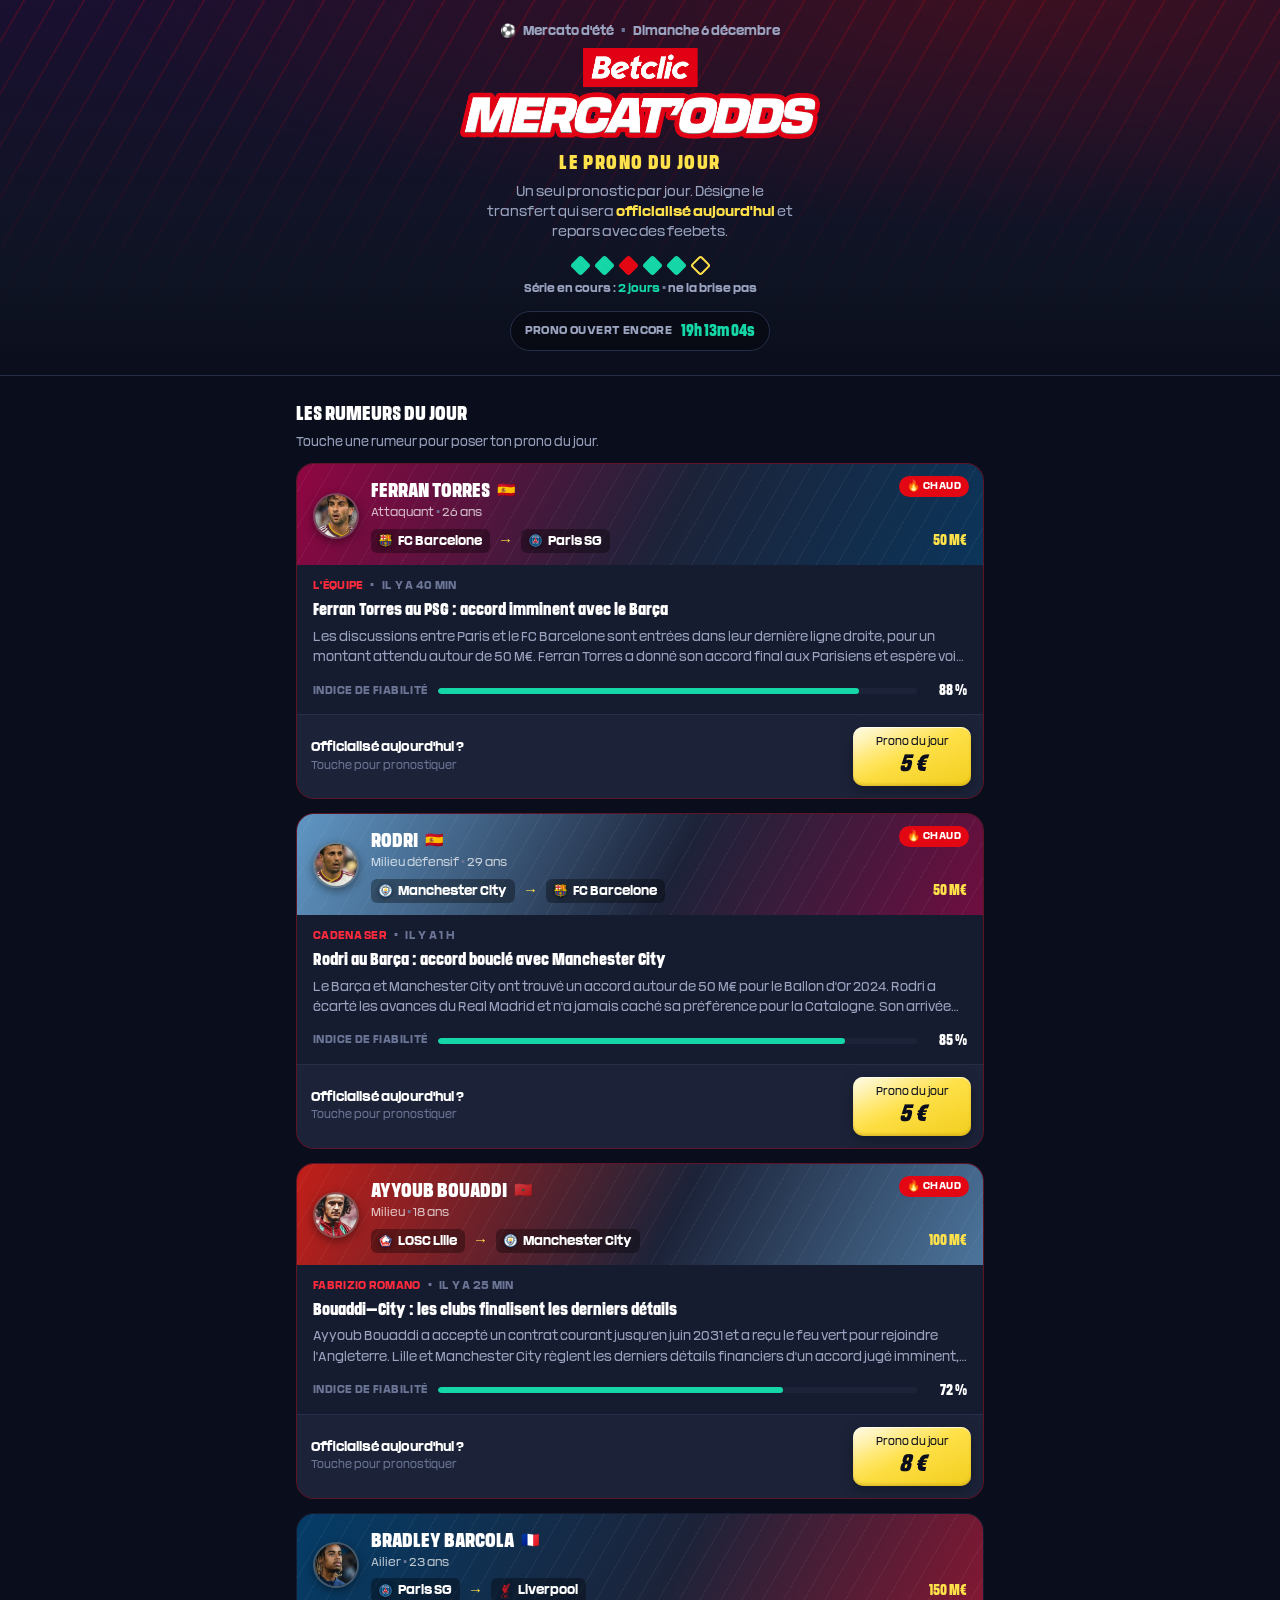
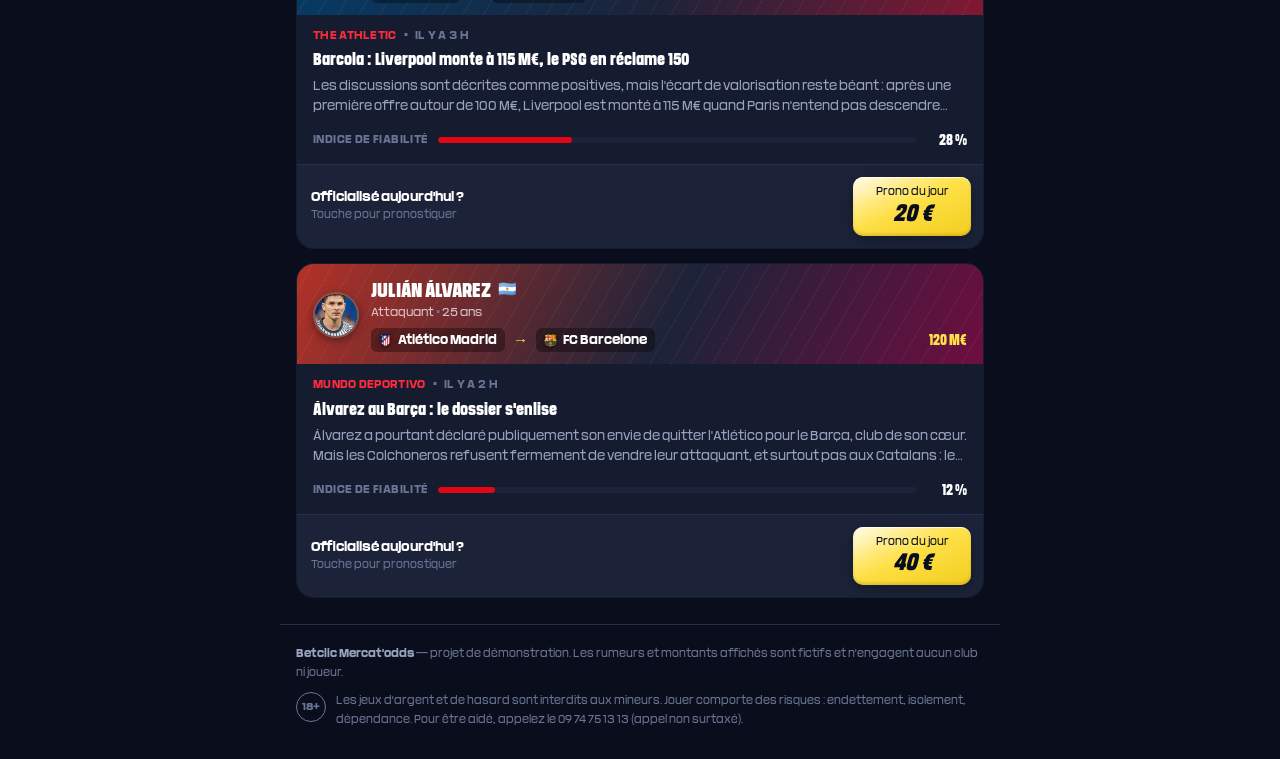
==== commit 63c9fd7c: "Retirer le bandeau supérieur Le logo y faisait doublon avec la une, et le portefeuille relevait du d" ====
--- a/index.html
+++ b/index.html
@@ -11,27 +11,6 @@
 <link rel="icon" href="data:image/svg+xml,<svg xmlns='http://www.w3.org/2000/svg' viewBox='0 0 32 32'><rect width='32' height='32' rx='6' fill='%23E30613'/><text x='16' y='23' font-family='Arial' font-size='20' font-weight='bold' font-style='italic' fill='white' text-anchor='middle'>B</text></svg>">
 </head>
 <body>
-
-<!-- ============ HEADER ============ -->
-<header class="topbar">
-  <div class="topbar__inner">
-    <a class="brand" href="./">
-      <img class="brand__logo" src="assets/img/logo-mercatodds-inline.png"
-           alt="Betclic Mercat'odds" width="2040" height="200">
-    </a>
-
-    <div class="wallet">
-      <span class="wallet__chip wallet__chip--feebet">
-        <img class="wallet__icon" src="assets/img/feebet.svg" alt="Feebets"
-             width="20" height="20"><span id="wallet-feebets">51 €</span>
-      </span>
-      <button class="wallet__avatar" type="button" aria-label="Mon compte">
-        <span aria-hidden="true">👤</span>
-        <span class="wallet__badge">5</span>
-      </button>
-    </div>
-  </div>
-</header>
 
 <!-- ============ HERO ============ -->
 <section class="hero">
--- a/css/style.css
+++ b/css/style.css
@@ -126,81 +126,10 @@
 .dot { color: var(--text-mute); }
 
 /* =========================================================
-   HEADER
+   PASTILLE FEEBET
+   Le bandeau supérieur a été retiré : seules subsistent les règles
+   servant aux totaux de la fiche, de la modale et du ticket.
    ========================================================= */
-.topbar {
-  position: sticky;
-  top: 0;
-  z-index: 40;
-  background: rgba(10, 14, 28, .92);
-  backdrop-filter: blur(12px);
-  border-bottom: 1px solid var(--line);
-}
-
-.topbar__inner {
-  max-width: var(--maxw);
-  margin: 0 auto;
-  padding: 10px var(--pad);
-  display: flex;
-  align-items: center;
-  gap: 12px;
-}
-
-.brand {
-  display: flex;
-  align-items: center;
-  text-decoration: none;
-  color: inherit;
-  min-width: 0;
-}
-
-/* Logo de l'opération, généré en SVG depuis les polices Betclic
-   (voir tools/make-logo.py). Deux déclinaisons : compacte pour le
-   header, empilée pour la une. */
-/* Le lock-up horizontal est très allongé (≈ 10:1) : on le contraint en
-   largeur, sinon il chasse le portefeuille hors de l'écran. */
-.brand__logo {
-  display: block;
-  width: min(50vw, 232px);
-  height: auto;
-}
-
-.hero__logo-img {
-  display: block;
-  margin: 0 auto;
-  width: min(78%, 340px);
-  height: auto;
-}
-
-.wallet {
-  margin-left: auto;
-  display: flex;
-  align-items: center;
-  gap: 8px;
-}
-
-.wallet__chip {
-  display: inline-flex;
-  align-items: center;
-  gap: 6px;
-  background: var(--card-2);
-  border-radius: 999px;
-  padding: 4px 11px 4px 4px;
-  font-weight: 700;
-  font-size: 13px;
-  white-space: nowrap;
-  transition: transform .3s ease;
-}
-
-.wallet__chip.is-bumped { transform: scale(1.14); }
-
-/* Pastille Feebet (assets/img/feebet.svg) */
-.wallet__icon {
-  display: block;
-  width: 21px; height: 21px;
-  flex: 0 0 auto;
-}
-
 .total-wrap {
   display: inline-flex;
   align-items: center;
@@ -211,36 +140,6 @@
   display: block;
   flex: 0 0 auto;
   filter: drop-shadow(0 2px 5px rgba(238, 75, 38, .45));
-}
-
-.wallet__avatar {
-  border: 0;
-  background: linear-gradient(160deg, #3A4568, #2A3350);
-  width: 34px; height: 34px;
-  border-radius: 50%;
-  display: grid;
-  place-items: center;
-  font-size: 16px;
-  position: relative;
-  padding: 0;
-}
-
-.wallet__badge {
-  position: absolute;
-  top: -3px; right: -3px;
-  background: #fff;
-  color: #0A0E1C;
-  font-size: 10px;
-  font-weight: 700;
-  min-width: 16px; height: 16px;
-  border-radius: 999px;
-  display: grid;
-  place-items: center;
-  padding: 0 3px;
-}
-
-@media (max-width: 380px) {
-  .brand__logo { width: min(46vw, 180px); }
 }
 
 /* =========================================================
@@ -288,6 +187,13 @@
 
 .hero__logo { margin: 4px 0 12px; }
 
+.hero__logo-img {
+  display: block;
+  margin: 0 auto;
+  width: min(80%, 360px);
+  height: auto;
+}
+
 .hero__title {
   margin: 0 0 8px;
   font-family: 'Betclic Condensed', sans-serif;
@@ -568,6 +474,8 @@
   pointer-events: none;
 }
 
+/* Portrait du joueur : la photo se superpose aux initiales, qui servent de
+   repli tant qu'aucun fichier n'est déposé dans assets/img/joueurs/. */
 .rumeur__avatar {
   position: relative;
   z-index: 1;
@@ -578,11 +486,38 @@
   border: 2px solid rgba(255,255,255,.25);
   display: grid;
   place-items: center;
+  overflow: hidden;
+  box-shadow: 0 3px 10px rgba(0,0,0,.4);
+}
+
+.rumeur__initiales {
   font-family: 'Betclic Condensed', sans-serif;
   font-weight: 700;
   font-size: 17px;
   letter-spacing: .5px;
-}
+  color: #fff;
+}
+
+/* Les portraits sont déjà recadrés au carré sur le visage par
+   tools/crop-portraits.py : il n'y a plus qu'à les centrer. */
+.rumeur__photo {
+  position: absolute;
+  inset: 0;
+  width: 100%;
+  height: 100%;
+  object-fit: cover;
+  object-position: center;
+}
+
+/* Déclinaison de la fiche */
+.rumeur__avatar--grand {
+  width: 74px; height: 74px;
+  flex: 0 0 74px;
+  margin-bottom: 12px;
+  border-width: 3px;
+}
+
+.rumeur__avatar--grand .rumeur__initiales { font-size: 27px; }
 
 .rumeur__ident { position: relative; z-index: 1; min-width: 0; flex: 1; display: block; }
 
